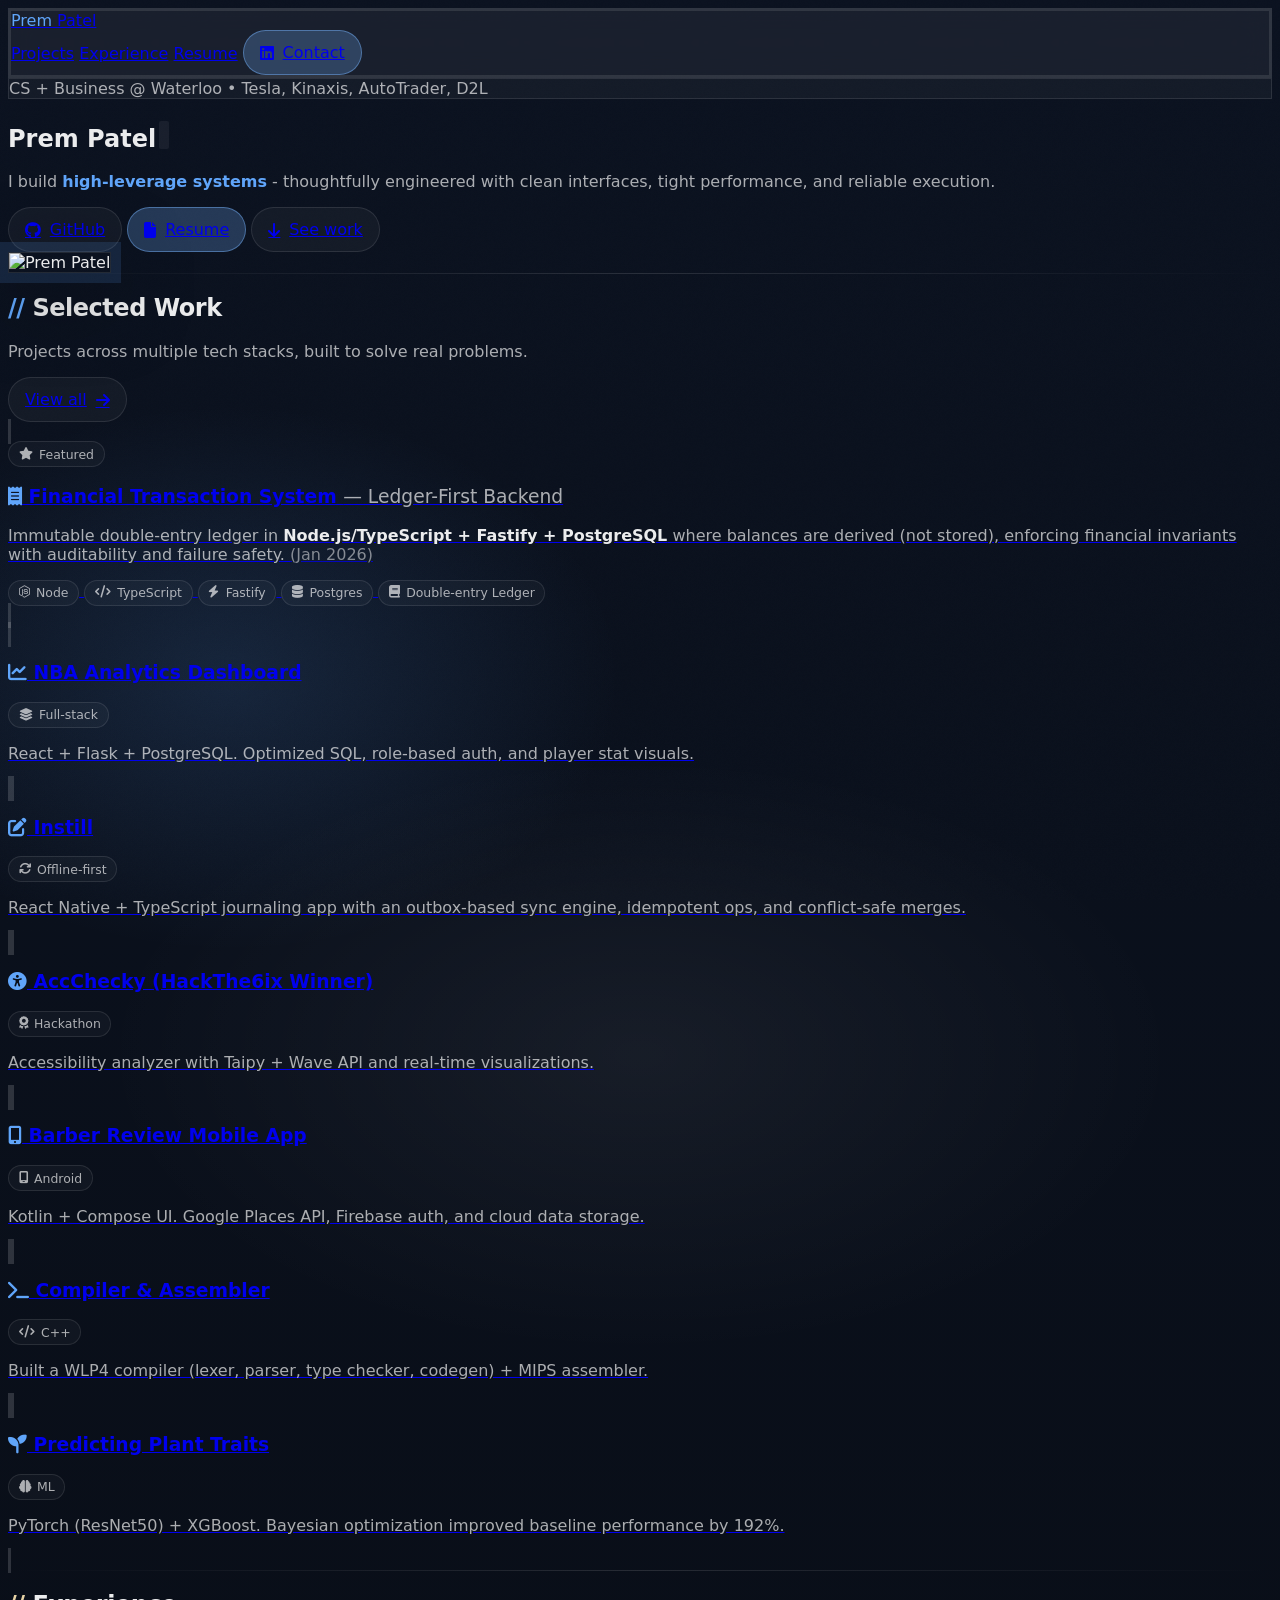
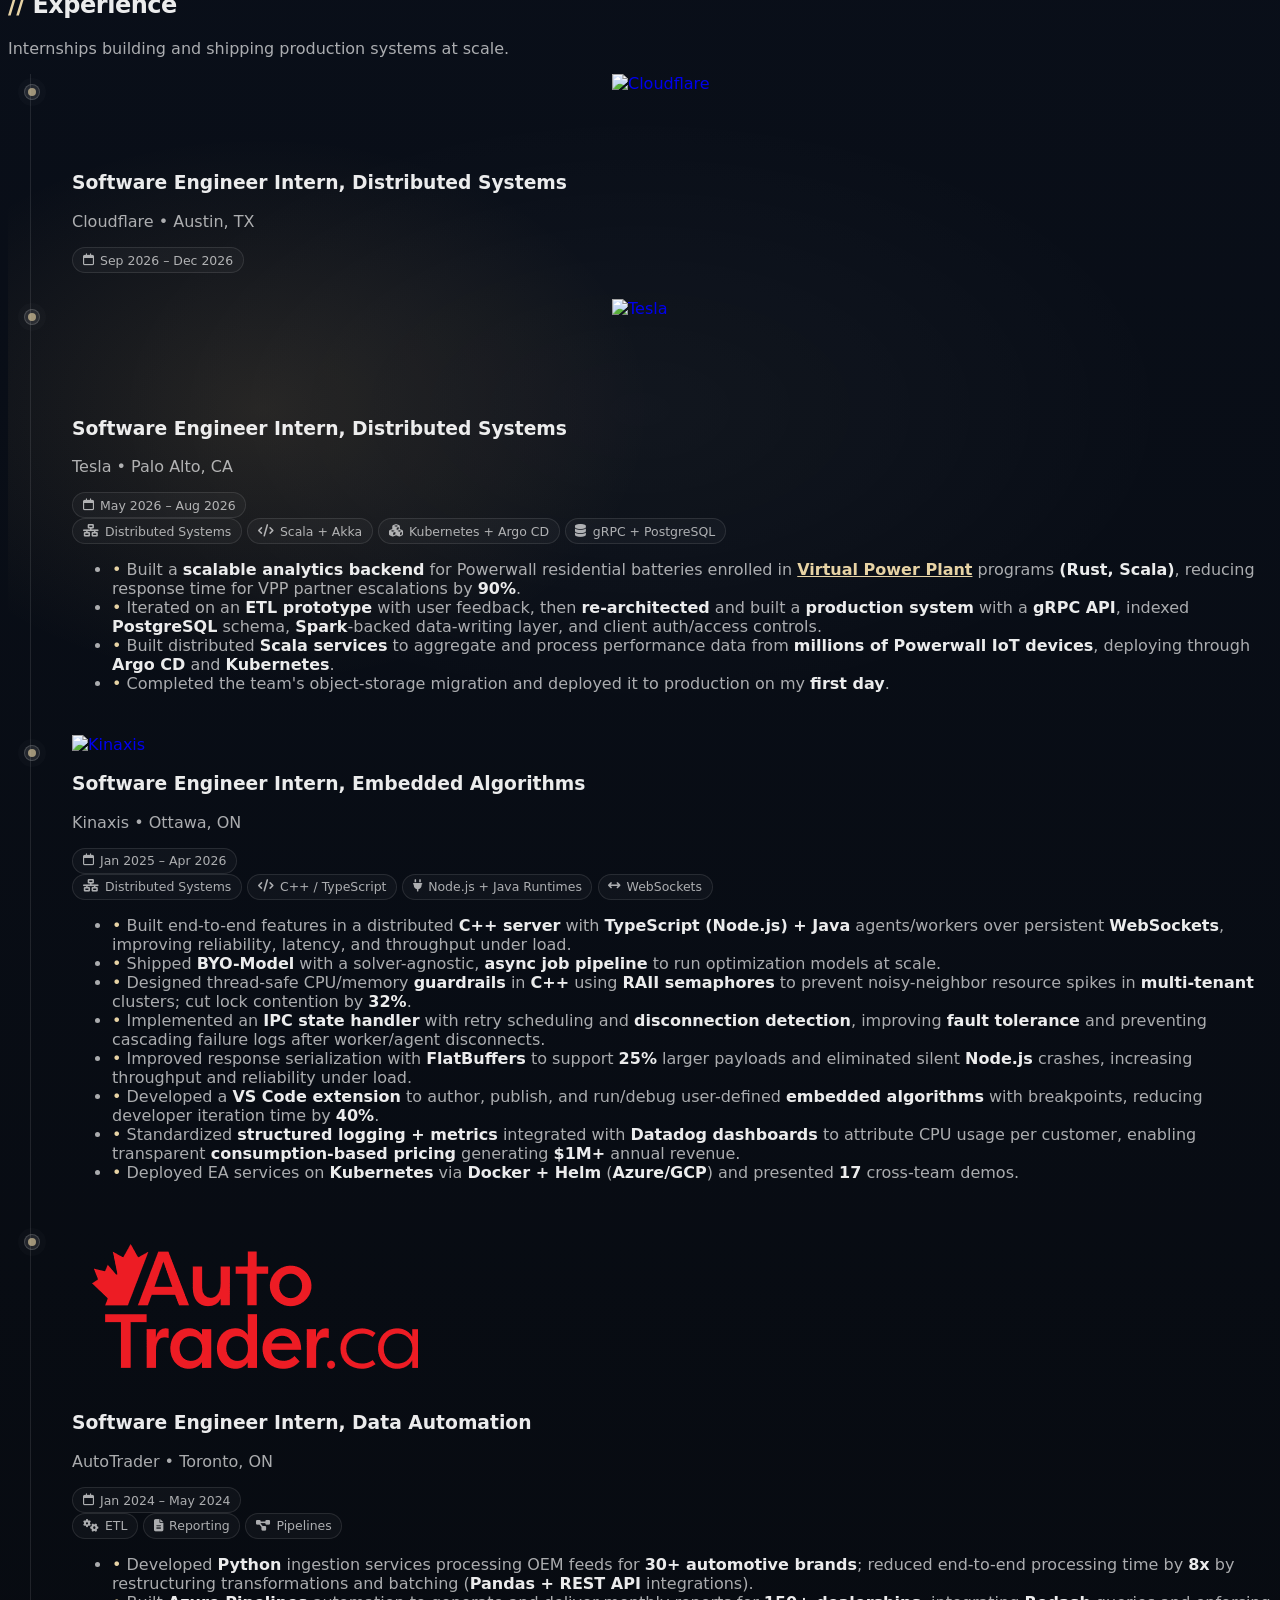
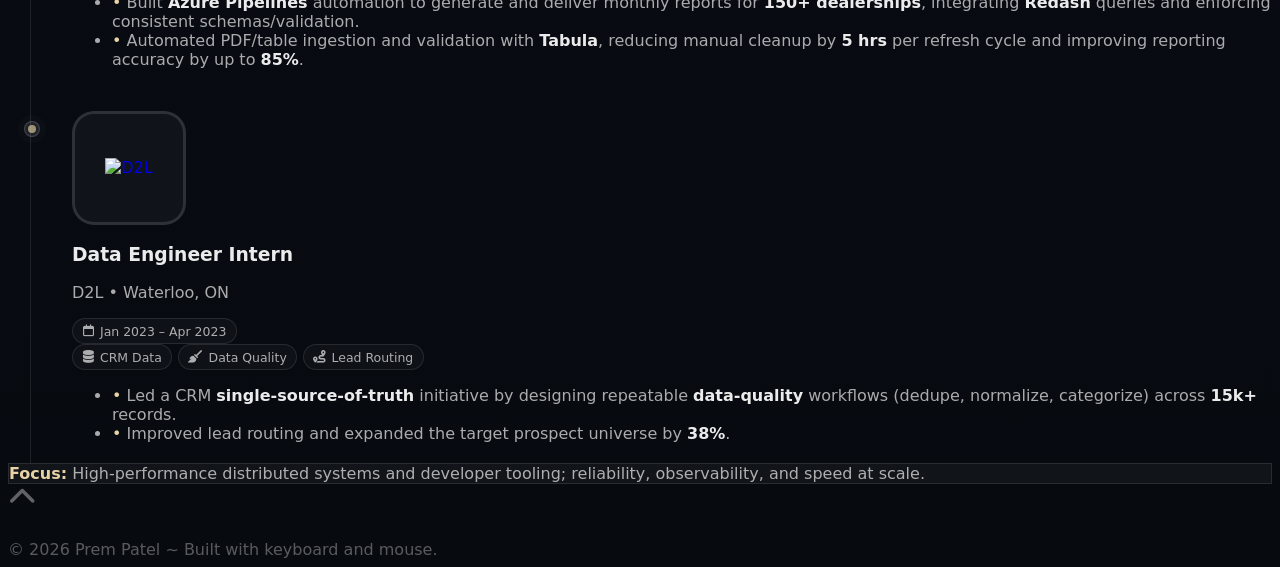
==== index.html @ 3f162e80 "Update profile picture" ====
<!DOCTYPE html>
<html lang="en" data-theme="blue">

<head>
  <meta charset="UTF-8" />
  <meta name="viewport" content="width=device-width, initial-scale=1.0" />
  <title>Prem Patel | Portfolio</title>

  <!-- Tailwind + Icons -->
  <script src="https://cdn.tailwindcss.com"></script>
  <link rel="stylesheet" href="https://cdnjs.cloudflare.com/ajax/libs/font-awesome/6.5.0/css/all.min.css" />
  <link rel="stylesheet" href="./styles.css" />
</head>

<body>
  <!-- Navbar -->
  <nav class="fixed w-full top-0 z-50">
    <div class="max-w-6xl mx-auto px-6 pt-4">
      <div id="topbar" class="glass hover-soft rounded-2xl px-5 py-3 flex justify-between items-center"
        style="cursor: pointer">
        <a href="#home" class="font-semibold tracking-tight">
          <span class="accent">Prem</span> Patel
        </a>

        <div class="hidden md:flex items-center gap-6 text-sm" style="color: var(--muted)">
          <a href="#projects" class="hover:opacity-100 opacity-80 transition">Projects</a>
          <a href="#experience" class="hover:opacity-100 opacity-80 transition">Experience</a>
          <a href="https://prem-pxtel.github.io/portfolio/docs/Prem_Patel_resume.pdf" target="_blank"
            class="hover:opacity-100 opacity-80 transition">Resume</a>
          <a href="https://www.linkedin.com/in/prempatel149" target="_blank" class="btn btnPrimary">
            <i class="fab fa-linkedin"></i> Contact
          </a>
        </div>
      </div>
    </div>
  </nav>

  <div class="h-24"></div>

  <!-- Hero (Blue) -->
  <section id="home" class="theme-blue min-h-[calc(100vh-8rem)] flex items-center px-6">
    <div class="max-w-6xl mx-auto w-full grid md:grid-cols-2 gap-10 items-center">
      <!-- Left -->
      <div class="text-left">
        <div class="pill inline-flex items-center gap-2 px-4 py-2 rounded-full text-sm fade-in"
          style="animation-delay: 0.1s; color: var(--muted)">
          <span class="w-2 h-2 rounded-full" style="background: var(--accent2)"></span>
          CS + Business @ Waterloo • Tesla, Kinaxis, AutoTrader, D2L
        </div>

        <h1 class="mt-6 text-5xl md:text-6xl font-semibold leading-tight fade-in" style="animation-delay: 0.2s">
          <span class="typewrap">
            <span id="typedName"></span><span class="caret"></span>
          </span>
        </h1>

        <p class="mt-6 text-lg leading-relaxed fade-in" style="animation-delay: 0.35s; color: var(--muted)">
          I build
          <span class="accent" style="font-weight: 600">high-leverage systems</span> -
          thoughtfully engineered with clean interfaces, tight
          performance, and reliable execution.
        </p>

        <div class="mt-8 flex flex-wrap gap-3 fade-in" style="animation-delay: 0.45s">
          <a href="https://github.com/prem-pxtel" target="_blank" class="btn">
            <i class="fab fa-github"></i> GitHub
          </a>
          <a href="https://prem-pxtel.github.io/portfolio/docs/Prem_Patel_resume.pdf" target="_blank"
            class="btn btnPrimary">
            <i class="fas fa-file"></i> Resume
          </a>
          <a href="#projects" class="btn">
            <i class="fas fa-arrow-down"></i> See work
          </a>
        </div>
      </div>

      <!-- Right -->
      <div class="flex justify-center md:justify-end fade-in" style="animation-delay: 0.25s">
        <div class="relative">
          <div class="absolute -inset-6 rounded-full blur-2xl" style="
                background: radial-gradient(
                  circle,
                  color-mix(in srgb, var(--accent2) 26%, transparent),
                  transparent 60%
                );
              "></div>
          <img
            src="https://media.licdn.com/dms/image/v2/D4E03AQGRbPqW7y4bqw/profile-displayphoto-shrink_400_400/B4EZ57Oy_UJAAU-/0/1780183937271?e=1789603200&v=beta&t=ERr01HDQPmCTCG2a1tj8ecIESZ2bDto770B2EJLpumM"
            alt="Prem Patel"
            class="pfp w-56 h-56 md:w-72 md:h-72 rounded-full object-cover transition duration-300 hover:scale-[1.02]"
            style="filter: none !important; mix-blend-mode: normal !important;" />
        </div>
      </div>
    </div>
  </section>

  <!-- Divider (Blue) -->
  <div class="max-w-6xl mx-auto px-6 theme-blue">
    <div class="subtleRule"></div>
  </div>

  <!-- Projects (Blue) -->
  <section class="theme-blue px-6 py-20 max-w-6xl mx-auto" id="projects">
    <div class="flex items-end justify-between gap-6 mb-10">
      <div>
        <h2 class="sectionTitle text-3xl font-semibold">
          <span class="accent">//</span> Selected Work
        </h2>
        <p class="mt-2" style="color: var(--muted)">
          Projects across multiple tech stacks, built to solve real problems.
        </p>
      </div>
      <a href="https://github.com/prem-pxtel" target="_blank" class="hidden md:inline-flex btn">
        View all <i class="fas fa-arrow-right"></i>
      </a>
    </div>

    <!-- Featured -->
    <a href="https://github.com/prem-pxtel/financial-transaction-ledger" target="_blank"
      class="glass hover-soft block rounded-3xl p-7 md:p-8 mb-8">
      <div class="flex flex-col md:flex-row md:items-start md:justify-between gap-5">
        <div>
          <div class="chip mb-3"><i class="fas fa-star"></i> Featured</div>
          <h3 class="text-2xl font-semibold flex items-center gap-3">
            <i class="fas fa-receipt accent"></i>
            Financial Transaction System
            <span style="color: var(--muted); font-weight: 500">— Ledger-First Backend</span>
          </h3>
          <p class="mt-3 text-base leading-relaxed" style="color: var(--muted)">
            Immutable double-entry ledger in <b style="color: var(--text)">Node.js/TypeScript + Fastify + PostgreSQL</b>
            where balances are derived (not stored), enforcing financial invariants with auditability and failure safety.
            <span style="opacity: 0.75">(Jan 2026)</span>
          </p>
        </div>

        <div class="flex flex-wrap gap-2 md:justify-end">
          <span class="chip"><i class="fa-brands fa-node-js"></i> Node</span>
          <span class="chip"><i class="fas fa-code"></i> TypeScript</span>
          <span class="chip"><i class="fas fa-bolt"></i> Fastify</span>
          <span class="chip"><i class="fas fa-database"></i> Postgres</span>
          <span class="chip"><i class="fas fa-book"></i> Double-entry Ledger</span>
        </div>
      </div>
    </a>

    <!-- Rest -->
    <div class="grid md:grid-cols-2 gap-6">
      <a href="https://github.com/prem-pxtel/NBA-Analytics-Dashboard" target="_blank"
        class="glass hover-soft rounded-2xl p-6 block">
        <div class="flex items-start justify-between gap-4">
          <h3 class="text-lg font-semibold flex items-center gap-2">
            <i class="fas fa-chart-line accent"></i> NBA Analytics Dashboard
          </h3>
          <span class="chip"><i class="fas fa-layer-group"></i> Full-stack</span>
        </div>
        <p class="mt-3" style="color: var(--muted)">
          React + Flask + PostgreSQL. Optimized SQL, role-based auth, and
          player stat visuals.
        </p>
      </a>

      <a href="https://github.com/prem-pxtel/offline-and-sync-journal" target="_blank"
        class="glass hover-soft rounded-2xl p-6 block">
        <div class="flex items-start justify-between gap-4">
          <h3 class="text-lg font-semibold flex items-center gap-2">
            <i class="fas fa-pen-to-square accent"></i> Instill
          </h3>
          <span class="chip"><i class="fas fa-arrows-rotate"></i> Offline-first</span>
        </div>
        <p class="mt-3" style="color: var(--muted)">
          React Native + TypeScript journaling app with an outbox-based sync engine, idempotent ops, and conflict-safe merges.
        </p>
      </a>

      <a href="https://github.com/amanda-guo/accessibility-checker" target="_blank"
        class="glass hover-soft rounded-2xl p-6 block">
        <div class="flex items-start justify-between gap-4">
          <h3 class="text-lg font-semibold flex items-center gap-2">
            <i class="fas fa-universal-access accent"></i> AccChecky (HackThe6ix
            Winner)
          </h3>
          <span class="chip"><i class="fas fa-award"></i> Hackathon</span>
        </div>
        <p class="mt-3" style="color: var(--muted)">
          Accessibility analyzer with Taipy + Wave API and real-time
          visualizations.
        </p>
      </a>

      <a href="https://git.uwaterloo.ca/tmanea/team-102-15" target="_blank"
        class="glass hover-soft rounded-2xl p-6 block">
        <div class="flex items-start justify-between gap-4">
          <h3 class="text-lg font-semibold flex items-center gap-2">
            <i class="fas fa-mobile-alt accent"></i> Barber Review Mobile App
          </h3>
          <span class="chip"><i class="fas fa-mobile-screen"></i> Android</span>
        </div>
        <p class="mt-3" style="color: var(--muted)">
          Kotlin + Compose UI. Google Places API, Firebase auth, and cloud data
          storage.
        </p>
      </a>

      <a href="https://github.com/prem-pxtel/WLP4-Compiler" target="_blank"
        class="glass hover-soft rounded-2xl p-6 block">
        <div class="flex items-start justify-between gap-4">
          <h3 class="text-lg font-semibold flex items-center gap-2">
            <i class="fas fa-terminal accent"></i> Compiler & Assembler
          </h3>
          <span class="chip"><i class="fas fa-code"></i> C++</span>
        </div>
        <p class="mt-3" style="color: var(--muted)">
          Built a WLP4 compiler (lexer, parser, type checker, codegen) + MIPS
          assembler.
        </p>
      </a>

      <a href="https://github.com/prem-pxtel/Predicting-Plant-Traits-CNN-Boosting" target="_blank"
        class="glass hover-soft rounded-2xl p-6 block">
        <div class="flex items-start justify-between gap-4">
          <h3 class="text-lg font-semibold flex items-center gap-2">
            <i class="fas fa-seedling accent"></i> Predicting Plant Traits
          </h3>
          <span class="chip"><i class="fas fa-brain"></i> ML</span>
        </div>
        <p class="mt-3" style="color: var(--muted)">
          PyTorch (ResNet50) + XGBoost. Bayesian optimization improved baseline
          performance by 192%.
        </p>
      </a>
    </div>
  </section>

  <!-- Divider (Warm) -->
  <div class="max-w-6xl mx-auto px-6 theme-warm">
    <div class="subtleRule"></div>
  </div>

  <!-- Experience (Warm) -->
  <section class="theme-warm section-warm-bg px-6 py-20 max-w-6xl mx-auto" id="experience">
    <div class="mb-10">
      <h2 class="sectionTitle text-3xl font-semibold">
        <span class="accent">//</span> Experience
      </h2>
      <p class="mt-2" style="color: var(--muted)">
        Internships building and shipping production systems at scale.
      </p>
    </div>

    <div class="timeline">

      <!-- Cloudflare -->
      <div class="node">
        <div class="dot"></div>

        <div class="flex flex-col md:flex-row md:items-start gap-5">
          <a href="https://www.cloudflare.com/" target="_blank" rel="noopener noreferrer"
            class="logo-img-med logoLink"
            style="border-color: rgba(255, 255, 255, 0.1)"
            aria-label="Cloudflare website" title="Cloudflare">
            <img src="https://upload.wikimedia.org/wikipedia/commons/9/94/Cloudflare_Logo.png?utm_source=commons.wikimedia.org&utm_campaign=index&utm_content=original"
              alt="Cloudflare"
              style="width: 120px; height: 80px; object-fit: contain; display: block; margin: auto;" />
          </a>

          <div class="flex-1">
            <div class="flex flex-col md:flex-row md:items-baseline md:justify-between gap-2">
              <div>
                <h3 class="text-xl font-semibold">Software Engineer Intern, Distributed Systems</h3>
                <p style="color: var(--muted)">Cloudflare • Austin, TX</p>
              </div>
              <div class="chip">
                <i class="far fa-calendar"></i> Sep 2026 – Dec 2026
              </div>
            </div>
          </div>
        </div>
      </div>

      <!-- Tesla -->
      <div class="node">
        <div class="dot"></div>

        <div class="flex flex-col md:flex-row md:items-start gap-5">
          <a href="https://www.tesla.com/" target="_blank" rel="noopener noreferrer"
            class="logo-img-med logoLink"
            style="border-color: rgba(255, 255, 255, 0.1)"
            aria-label="Tesla website" title="Tesla">
            <img
              src="https://upload.wikimedia.org/wikipedia/commons/e/e8/Tesla_logo.png?utm_source=commons.wikimedia.org&utm_campaign=index&utm_content=original"
              alt="Tesla"
              style="width: 120px; height: 100px; object-fit: contain; display: block; margin: auto;" />
          </a>

          <div class="flex-1">
            <div class="flex flex-col md:flex-row md:items-baseline md:justify-between gap-2">
              <div>
                <h3 class="text-xl font-semibold">Software Engineer Intern, Distributed Systems</h3>
                <p style="color: var(--muted)">Tesla • Palo Alto, CA</p>
              </div>
              <div class="chip">
                <i class="far fa-calendar"></i> May 2026 – Aug 2026
              </div>
            </div>

            <div class="mt-4 flex flex-wrap gap-2">
              <span class="chip"><i class="fas fa-network-wired"></i> Distributed Systems</span>
              <span class="chip"><i class="fas fa-code"></i> Scala + Akka</span>
              <span class="chip"><i class="fas fa-cubes"></i> Kubernetes + Argo CD</span>
              <span class="chip"><i class="fas fa-database"></i> gRPC + PostgreSQL</span>
            </div>

            <ul class="mt-4 space-y-2" style="color: var(--muted)">

              <li class="relative pl-6 leading-relaxed">
                <span class="accent absolute left-0">•</span>
                Built a <b style="color: var(--text)">scalable analytics backend</b> for
                Powerwall residential batteries enrolled in
                <a href="https://www.tesla.com/virtual-power-plant" target="_blank"
                  rel="noopener noreferrer" class="accent" style="font-weight: 700">Virtual Power Plant</a>
                programs <b style="color: var(--text)">(Rust, Scala)</b>, reducing response time
                for VPP partner escalations by <b style="color: var(--text)">90%</b>.
              </li>

              <li class="relative pl-6 leading-relaxed">
                <span class="accent absolute left-0">•</span>
                Iterated on an <b style="color: var(--text)">ETL prototype</b> with user feedback,
                then <b style="color: var(--text)">re-architected</b> and built a
                <b style="color: var(--text)">production system</b> with a
                <b style="color: var(--text)">gRPC API</b>, indexed
                <b style="color: var(--text)">PostgreSQL</b> schema,
                <b style="color: var(--text)">Spark</b>-backed data-writing layer,
                and client auth/access controls.
              </li>

              <li class="relative pl-6 leading-relaxed">
                <span class="accent absolute left-0">•</span>
                Built distributed <b style="color: var(--text)">Scala services</b> to aggregate
                and process performance data from
                <b style="color: var(--text)">millions of Powerwall IoT devices</b>, deploying through
                <b style="color: var(--text)">Argo CD</b> and
                <b style="color: var(--text)">Kubernetes</b>.
              </li>

              <li class="relative pl-6 leading-relaxed">
                <span class="accent absolute left-0">•</span>
                Completed the team's object-storage migration and deployed it to production on my
                <b style="color: var(--text)">first day</b>.
              </li>

            </ul>
          </div>
        </div>
      </div>

      <!-- Kinaxis -->
      <div class="node">
        <div class="dot"></div>

        <div class="flex flex-col md:flex-row md:items-start gap-5">
          <a href="https://www.kinaxis.com/" target="_blank" rel="noopener noreferrer"
            class="logo-img-med logoLink"
            style="border-color: rgba(255, 255, 255, 0.1)"
            aria-label="Kinaxis website" title="Kinaxis">
            <img src="https://www.kinaxis.com/sites/default/files/wysiwyg/Kinaxis_Logo_Single_Red.png"
              alt="Kinaxis" />
          </a>

          <div class="flex-1">
            <div class="flex flex-col md:flex-row md:items-baseline md:justify-between gap-2">
              <div>
                <h3 class="text-xl font-semibold">Software Engineer Intern, Embedded Algorithms</h3>
                <p style="color: var(--muted)">Kinaxis • Ottawa, ON</p>
              </div>
              <div class="chip">
                <i class="far fa-calendar"></i> Jan 2025 – Apr 2026
              </div>
            </div>

            <div class="mt-4 flex flex-wrap gap-2">
              <span class="chip"><i class="fas fa-network-wired"></i> Distributed Systems</span>
              <span class="chip"><i class="fas fa-code"></i> C++ / TypeScript</span>
              <span class="chip"><i class="fas fa-plug"></i> Node.js + Java Runtimes</span>
              <span class="chip"><i class="fas fa-arrows-left-right"></i> WebSockets</span>
            </div>

            <ul class="mt-4 space-y-2" style="color: var(--muted)">

              <li class="relative pl-6 leading-relaxed">
                <span class="accent absolute left-0">•</span>
                Built end-to-end features in a distributed
                <b style="color: var(--text)">C++ server</b> with
                <b style="color: var(--text)">TypeScript (Node.js) + Java</b>
                agents/workers over persistent
                <b style="color: var(--text)">WebSockets</b>, improving reliability,
                latency, and throughput under load.
              </li>

              <li class="relative pl-6 leading-relaxed">
                <span class="accent absolute left-0">•</span>
                Shipped <b style="color: var(--text)">BYO-Model</b> with a solver-agnostic,
                <b style="color: var(--text)">async job pipeline</b> to run optimization models at scale.
              </li>

              <li class="relative pl-6 leading-relaxed">
                <span class="accent absolute left-0">•</span>
                Designed thread-safe CPU/memory <b style="color: var(--text)">guardrails</b> in
                <b style="color: var(--text)">C++</b> using
                <b style="color: var(--text)">RAII semaphores</b> to prevent noisy-neighbor
                resource spikes in <b style="color: var(--text)">multi-tenant</b> clusters;
                cut lock contention by <b style="color: var(--text)">32%</b>.
              </li>

              <li class="relative pl-6 leading-relaxed">
                <span class="accent absolute left-0">•</span>
                Implemented an <b style="color: var(--text)">IPC state handler</b> with retry
                scheduling and <b style="color: var(--text)">disconnection detection</b>,
                improving <b style="color: var(--text)">fault tolerance</b> and preventing
                cascading failure logs after worker/agent disconnects.
              </li>

              <li class="relative pl-6 leading-relaxed">
                <span class="accent absolute left-0">•</span>
                Improved response serialization with <b style="color: var(--text)">FlatBuffers</b>
                to support <b style="color: var(--text)">25%</b> larger payloads and eliminated
                silent <b style="color: var(--text)">Node.js</b> crashes, increasing throughput
                and reliability under load.
              </li>

              <li class="relative pl-6 leading-relaxed">
                <span class="accent absolute left-0">•</span>
                Developed a <b style="color: var(--text)">VS Code extension</b> to author,
                publish, and run/debug user-defined
                <b style="color: var(--text)">embedded algorithms</b> with breakpoints,
                reducing developer iteration time by
                <b style="color: var(--text)">40%</b>.
              </li>

              <li class="relative pl-6 leading-relaxed">
                <span class="accent absolute left-0">•</span>
                Standardized <b style="color: var(--text)">structured logging + metrics</b>
                integrated with <b style="color: var(--text)">Datadog dashboards</b> to attribute
                CPU usage per customer, enabling transparent
                <b style="color: var(--text)">consumption-based pricing</b> generating
                <b style="color: var(--text)">$1M+</b> annual revenue.
              </li>

              <li class="relative pl-6 leading-relaxed">
                <span class="accent absolute left-0">•</span>
                Deployed EA services on <b style="color: var(--text)">Kubernetes</b> via
                <b style="color: var(--text)">Docker + Helm</b>
                (<b style="color: var(--text)">Azure/GCP</b>) and presented
                <b style="color: var(--text)">17</b> cross-team demos.
              </li>

            </ul>
          </div>
        </div>
      </div>

      <!-- AutoTrader -->
      <div class="node">
        <div class="dot"></div>

        <div class="flex flex-col md:flex-row md:items-start gap-5">
          <a href="https://www.autotrader.ca/" target="_blank" rel="noopener noreferrer"
            class="logo-img-med logoLink"
            style="border-color: rgba(255, 255, 255, 0.1)"
            aria-label="AutoTrader website" title="AutoTrader">
            <img src="./archive/autotrader%20logo.png"
              alt="AutoTrader" />
          </a>

          <div class="flex-1">
            <div class="flex flex-col md:flex-row md:items-baseline md:justify-between gap-2">
              <div>
                <h3 class="text-xl font-semibold">Software Engineer Intern, Data Automation</h3>
                <p style="color: var(--muted)">AutoTrader • Toronto, ON</p>
              </div>
              <div class="chip">
                <i class="far fa-calendar"></i> Jan 2024 – May 2024
              </div>
            </div>

            <div class="mt-4 flex flex-wrap gap-2">
              <span class="chip"><i class="fas fa-gears"></i> ETL</span>
              <span class="chip"><i class="fas fa-file-lines"></i> Reporting</span>
              <span class="chip"><i class="fas fa-diagram-project"></i> Pipelines</span>
            </div>

            <ul class="mt-4 space-y-2" style="color: var(--muted)">

              <li class="relative pl-6 leading-relaxed">
                <span class="accent absolute left-0">•</span>
                Developed <b style="color: var(--text)">Python</b> ingestion services processing OEM
                feeds for <b style="color: var(--text)">30+ automotive brands</b>; reduced
                end-to-end processing time by <b style="color: var(--text)">8x</b> by restructuring
                transformations and batching (<b style="color: var(--text)">Pandas + REST API</b>
                integrations).
              </li>

              <li class="relative pl-6 leading-relaxed">
                <span class="accent absolute left-0">•</span>
                Built <b style="color: var(--text)">Azure Pipelines</b> automation to generate
                and deliver monthly reports for
                <b style="color: var(--text)">150+ dealerships</b>, integrating
                <b style="color: var(--text)">Redash</b> queries and enforcing consistent
                schemas/validation.
              </li>

              <li class="relative pl-6 leading-relaxed">
                <span class="accent absolute left-0">•</span>
                Automated PDF/table ingestion and validation with
                <b style="color: var(--text)">Tabula</b>, reducing manual cleanup by
                <b style="color: var(--text)">5 hrs</b> per refresh cycle and improving
                reporting accuracy by up to <b style="color: var(--text)">85%</b>.
              </li>

            </ul>
          </div>
        </div>
      </div>

      <!-- D2L -->
      <div class="node" style="padding-bottom: 4px">
        <div class="dot"></div>

        <div class="flex flex-col md:flex-row md:items-start gap-5">
          <a href="https://www.d2l.com/" target="_blank" rel="noopener noreferrer"
            class="logoBox logoLink"
            aria-label="D2L website" title="D2L">
            <img src="https://upload.wikimedia.org/wikipedia/commons/4/44/D2L_Logo.png"
              alt="D2L" />
          </a>

          <div class="flex-1">
            <div class="flex flex-col md:flex-row md:items-baseline md:justify-between gap-2">
              <div>
                <h3 class="text-xl font-semibold">Data Engineer Intern</h3>
                <p style="color: var(--muted)">D2L • Waterloo, ON</p>
              </div>
              <div class="chip">
                <i class="far fa-calendar"></i> Jan 2023 – Apr 2023
              </div>
            </div>

            <div class="mt-4 flex flex-wrap gap-2">
              <span class="chip"><i class="fas fa-database"></i> CRM Data</span>
              <span class="chip"><i class="fas fa-broom"></i> Data Quality</span>
              <span class="chip"><i class="fas fa-route"></i> Lead Routing</span>
            </div>

            <ul class="mt-4 space-y-2" style="color: var(--muted)">

              <li class="relative pl-6 leading-relaxed">
                <span class="accent absolute left-0">•</span>
                Led a CRM <b style="color: var(--text)">single-source-of-truth</b> initiative by
                designing repeatable <b style="color: var(--text)">data-quality</b> workflows
                (dedupe, normalize, categorize) across <b style="color: var(--text)">15k+</b> records.
              </li>

              <li class="relative pl-6 leading-relaxed">
                <span class="accent absolute left-0">•</span>
                Improved lead routing and expanded the target prospect universe by
                <b style="color: var(--text)">38%</b>.
              </li>

            </ul>
          </div>
        </div>
      </div>
    </div>

    <div class="mt-10 pill rounded-2xl px-5 py-4" style="color: var(--muted)">
      <span class="accent" style="font-weight: 600">Focus:</span>
      High-performance distributed systems and developer tooling; reliability,
      observability, and speed at scale.
    </div>
  </section>

  <footer class="py-12 text-center text-sm" style="color: var(--muted)">
    <div id="backToTop" class="inline-flex items-center justify-center mb-5 cursor-pointer select-none" style="
          width: 56px;
          height: 56px;
          border-radius: 999px;
          opacity: 0.55;
          transition: opacity 0.2s ease, transform 0.2s ease,
            background 0.2s ease;
        " aria-label="Back to top" title="Back to top">
      <i class="fas fa-chevron-up" style="font-size: 28px"></i>
    </div>

    <div style="opacity: 0.5">
      © 2026 Prem Patel ~ Built with keyboard and mouse.
    </div>
  </footer>

  <!-- Typewriter -->
  <script>
    const nameText = "Prem Patel";
    const el = document.getElementById("typedName");
    let i = 0;

    function type() {
      if (i <= nameText.length) {
        el.textContent = nameText.slice(0, i);
        i++;
        setTimeout(type, 70);
      }
    }
    type();
  </script>

  <!-- Topbar Scroll Up -->
  <script>
    const topbar = document.getElementById("topbar");

    topbar?.addEventListener("click", (e) => {
      const clickedLink = e.target.closest("a, button");
      if (clickedLink) return;
      document.getElementById("home")?.scrollIntoView({ behavior: "smooth" });
    });
  </script>

  <!-- Chevron Scroll Up -->
  <script>
    const backToTop = document.getElementById("backToTop");

    backToTop.addEventListener("click", () => {
      document.getElementById("home")?.scrollIntoView({ behavior: "smooth" });
    });

    backToTop.addEventListener("mouseenter", () => {
      backToTop.style.opacity = "0.9";
      backToTop.style.transform = "translateY(-2px)";
      backToTop.style.background = "rgba(255,255,255,0.04)";
    });

    backToTop.addEventListener("mouseleave", () => {
      backToTop.style.opacity = "0.55";
      backToTop.style.transform = "translateY(0)";
      backToTop.style.background = "transparent";
    });
  </script>
</body>

</html>
---- styles.css ----
/* =========================
   Theme tokens + section themes
   ========================= */
:root {
  --bg0: #070a0f;
  --bg1: #0b1220;

  --card: rgba(255, 255, 255, 0.06);
  --border: rgba(255, 255, 255, 0.1);

  --text: rgba(255, 255, 255, 0.92);
  --muted: rgba(255, 255, 255, 0.66);

  --accent: #60a5fa;
  --accent2: #60a5fa;
  --accent3: #22d3ee;
}

.theme-blue {
  --bg0: #070a0f;
  --bg1: #0b1220;
  --card: rgba(255, 255, 255, 0.06);
  --border: rgba(255, 255, 255, 0.1);
  --text: rgba(255, 255, 255, 0.92);
  --muted: rgba(255, 255, 255, 0.66);
  --accent: #60a5fa;
  --accent2: #60a5fa;
  --accent3: #22d3ee;
}

.theme-warm {
  --bg0: #0b0b0a;
  --bg1: #141210;
  --card: rgba(255, 255, 255, 0.055);
  --border: rgba(255, 255, 255, 0.1);
  --text: rgba(255, 255, 255, 0.92);
  --muted: rgba(255, 255, 255, 0.66);
  --accent: #e7d3a5;
  --accent2: #f2c77b;
}

.section-warm-bg {
  background: radial-gradient(
      900px 500px at 50% 20%,
      rgba(255, 255, 255, 0.035),
      transparent 60%
    ),
    radial-gradient(
      600px 420px at 20% 20%,
      color-mix(in srgb, var(--accent2) 12%, transparent),
      transparent 65%
    );
}

/* =========================
   Base
   ========================= */
html {
  scroll-behavior: smooth;
}

/* Hide scrollbars but keep scrolling */
html,
body {
  -ms-overflow-style: none; /* IE/old Edge */
  scrollbar-width: none; /* Firefox */
}
html::-webkit-scrollbar,
body::-webkit-scrollbar {
  width: 0;
  height: 0;
}

body {
  background: radial-gradient(
      900px 500px at 50% 28%,
      rgba(255, 255, 255, 0.055),
      transparent 60%
    ),
    radial-gradient(
      600px 420px at 18% 18%,
      color-mix(in srgb, var(--accent2) 14%, transparent),
      transparent 65%
    ),
    linear-gradient(180deg, var(--bg1), var(--bg0));
  color: var(--text);
  font-family: ui-sans-serif, system-ui, -apple-system, Segoe UI, Roboto,
    Helvetica, Arial, "Apple Color Emoji", "Segoe UI Emoji";
}

/* Subtle grain overlay */
body::before {
  content: "";
  position: fixed;
  inset: 0;
  pointer-events: none;
  opacity: 0.06;
  background-image: url("data:image/svg+xml,%3Csvg xmlns='http://www.w3.org/2000/svg' width='180' height='180'%3E%3Cfilter id='n'%3E%3CfeTurbulence type='fractalNoise' baseFrequency='.8' numOctaves='3' stitchTiles='stitch'/%3E%3C/filter%3E%3Crect width='180' height='180' filter='url(%23n)' opacity='.35'/%3E%3C/svg%3E");
  mix-blend-mode: overlay;
}

/* =========================
   Small utilities
   ========================= */
.accent {
  color: var(--accent);
}

.sectionTitle {
  letter-spacing: -0.02em;
}

.subtleRule {
  height: 1px;
  background: linear-gradient(
    90deg,
    transparent,
    rgba(255, 255, 255, 0.12),
    transparent
  );
}

/* =========================
   Surfaces + buttons
   ========================= */
.glass {
  background: var(--card);
  border: 3px solid var(--border);
  backdrop-filter: blur(14px);
}

.pill {
  border: 1px solid var(--border);
  background: rgba(255, 255, 255, 0.04);
}

.hover-soft {
  transition: border-color 0.18s ease, background 0.18s ease,
    box-shadow 0.18s ease;
}

.hover-soft:hover {
  border-color: color-mix(in srgb, var(--accent) 55%, var(--border));
  background: rgba(255, 255, 255, 0.07);
  box-shadow: 0 18px 60px rgba(0, 0, 0, 0.32);
}

.btn {
  display: inline-flex;
  align-items: center;
  gap: 0.55rem;
  padding: 0.75rem 1rem;
  border-radius: 999px;
  border: 1px solid var(--border);
  background: rgba(255, 255, 255, 0.04);
  transition: background 0.18s ease, border-color 0.18s ease;
}

.btn:hover {
  background: rgba(255, 255, 255, 0.07);
  border-color: color-mix(in srgb, var(--accent2) 40%, var(--border));
}

.btnPrimary {
  background: color-mix(in srgb, var(--accent2) 22%, rgba(255, 255, 255, 0.04));
  border-color: color-mix(in srgb, var(--accent2) 40%, var(--border));
}

/* =========================
   Hero effects
   ========================= */
.pfp {
  box-shadow: 0 0 0 10px color-mix(in srgb, var(--accent2) 14%, transparent),
    0 20px 80px rgba(0, 0, 0, 0.55);
  border: 1px solid var(--border);
}

.fade-in {
  opacity: 0;
  transform: translateY(14px);
  animation: fadeInUp 0.9s forwards;
}

@keyframes fadeInUp {
  to {
    opacity: 1;
    transform: translateY(0);
  }
}

/* Typewriter caret */
.typewrap {
  display: inline-flex;
  align-items: baseline;
  gap: 0.2rem;
}

.caret {
  width: 10px;
  height: 1.15em;
  background: var(--card);
  display: inline-block;
  transform: translateY(2px);
  animation: blink 1s step-end infinite;
  border-radius: 2px;
}

@keyframes blink {
  50% {
    opacity: 0;
  }
}

/* =========================
   Chips
   ========================= */
.chip {
  display: inline-flex;
  align-items: center;
  gap: 0.4rem;
  padding: 0.28rem 0.6rem;
  border-radius: 999px;
  border: 1px solid rgba(255, 255, 255, 0.1);
  background: rgba(255, 255, 255, 0.03);
  font-size: 0.78rem;
  color: var(--muted);
}

/* =========================
   Experience timeline
   ========================= */
.timeline {
  position: relative;
}

.timeline::before {
  content: "";
  position: absolute;
  left: 22px;
  top: 0;
  bottom: 0;
  width: 1px;
  background: rgba(255, 255, 255, 0.1);
}

.node {
  position: relative;
  padding-left: 64px;
  padding-bottom: 26px;
}

.dot {
  position: absolute;
  left: 16px;
  top: 10px;
  width: 14px;
  height: 14px;
  border-radius: 999px;
  background: rgba(255, 255, 255, 0.1);
  border: 1px solid rgba(255, 255, 255, 0.16);
  box-shadow: 0 0 0 6px rgba(255, 255, 255, 0.02);
}

.dot::after {
  content: "";
  position: absolute;
  inset: 3px;
  border-radius: 999px;
  background: color-mix(in srgb, var(--accent) 75%, transparent);
  opacity: 0.85;
}

/* Logos */
.logoBox {
  width: 108px;
  height: 108px;
  border-radius: 22px;
  border: 3px solid rgba(255, 255, 255, 0.12);
  background: rgba(255, 255, 255, 0.04);
  display: flex;
  align-items: center;
  justify-content: center;
  overflow: hidden;
}

.logoBox img {
  max-height: 80px;
  max-width: 80px;
  object-fit: contain;
}

.logo-img-med {
  max-height: 120px;
  max-width: 120px;
  transform: scale(1.3);
}

.logo-img-big {
  max-width: 120px;
  max-height: 120px;
  transform: scale(1.5);
}

/* Subtle clickable logo hover */
.logoLink {
  cursor: pointer;
  text-decoration: none;
  transition: opacity 0.15s ease, filter 0.15s ease, transform 0.15s ease,
    border-color 0.15s ease;
}

.logoLink:hover {
  opacity: 0.92;
  filter: saturate(1.05);
  transform: translateY(-1px);
  border-color: color-mix(in srgb, var(--accent2) 35%, rgba(255, 255, 255, 0.12));
}

.logoLink:active {
  transform: translateY(0);
  opacity: 0.88;
}

.logoLink:focus-visible {
  outline: 2px solid color-mix(in srgb, var(--accent2) 55%, transparent);
  outline-offset: 4px;
  border-radius: 22px;
}
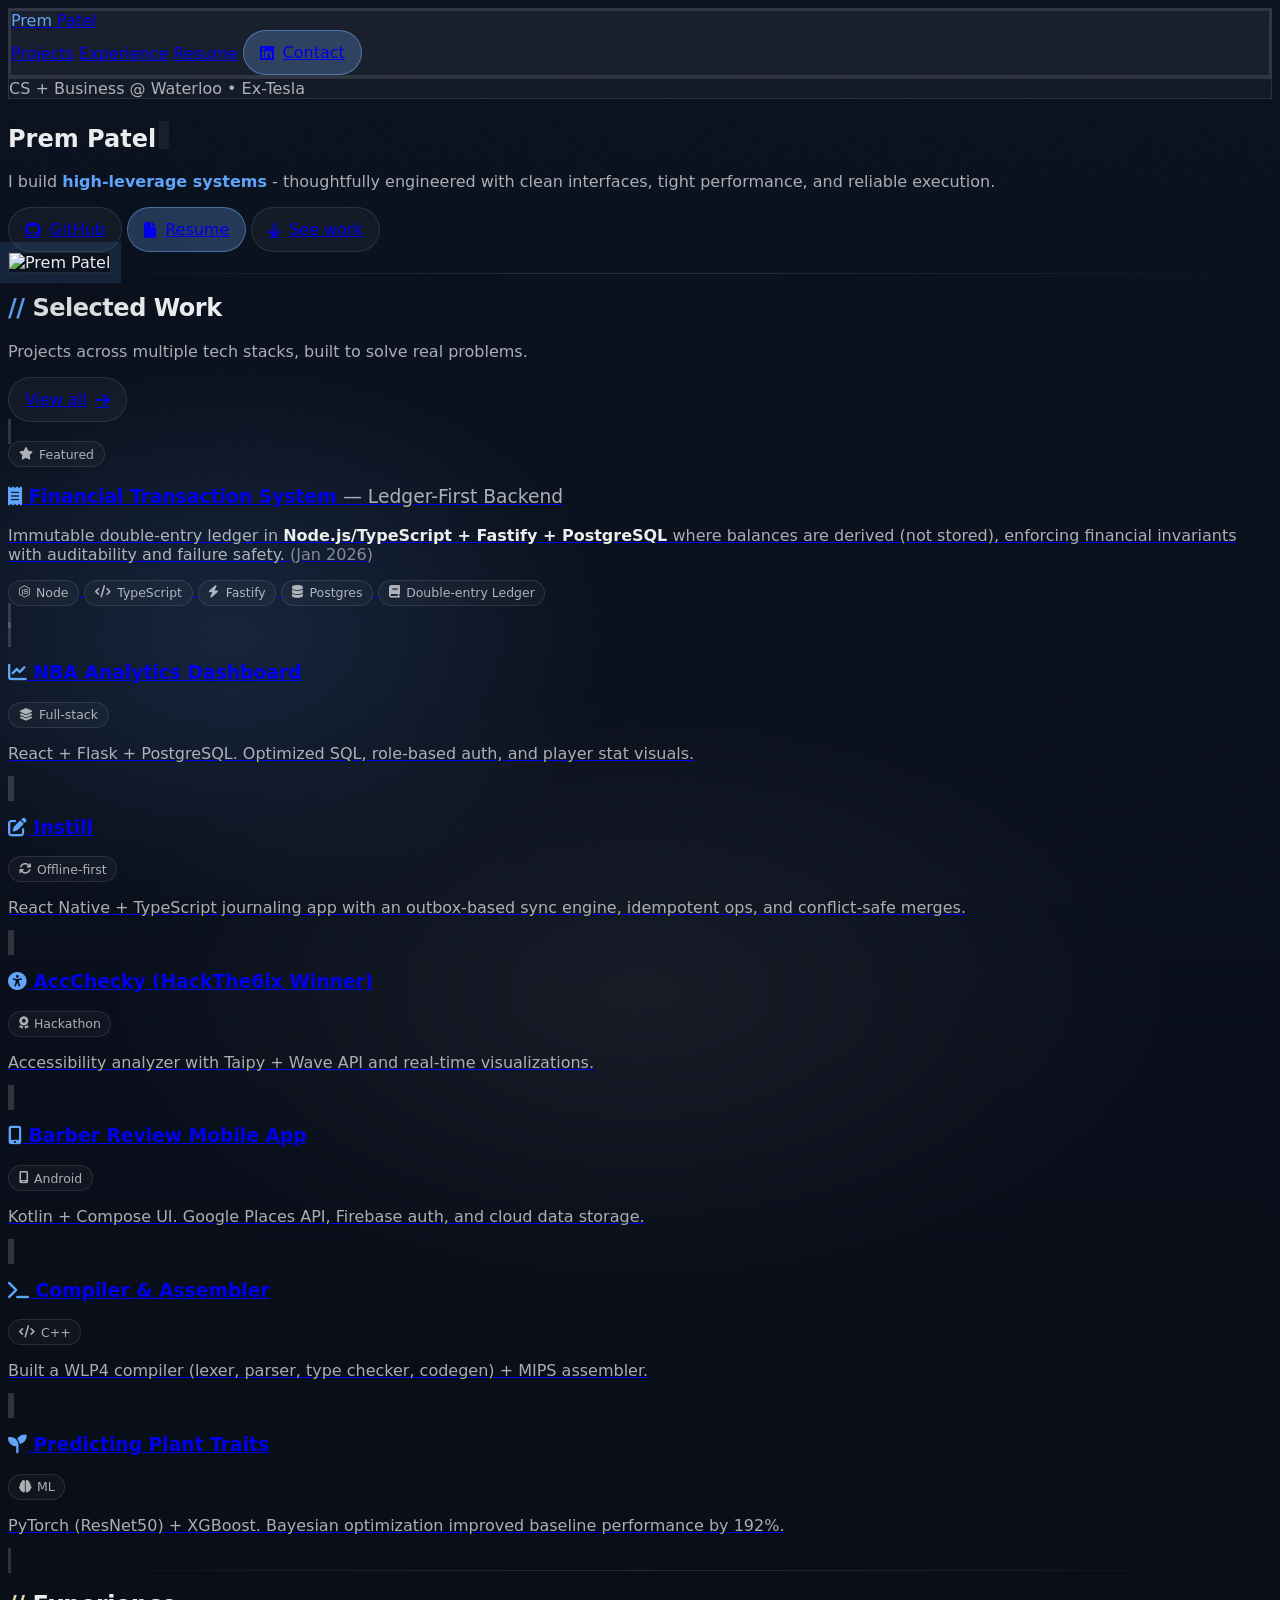
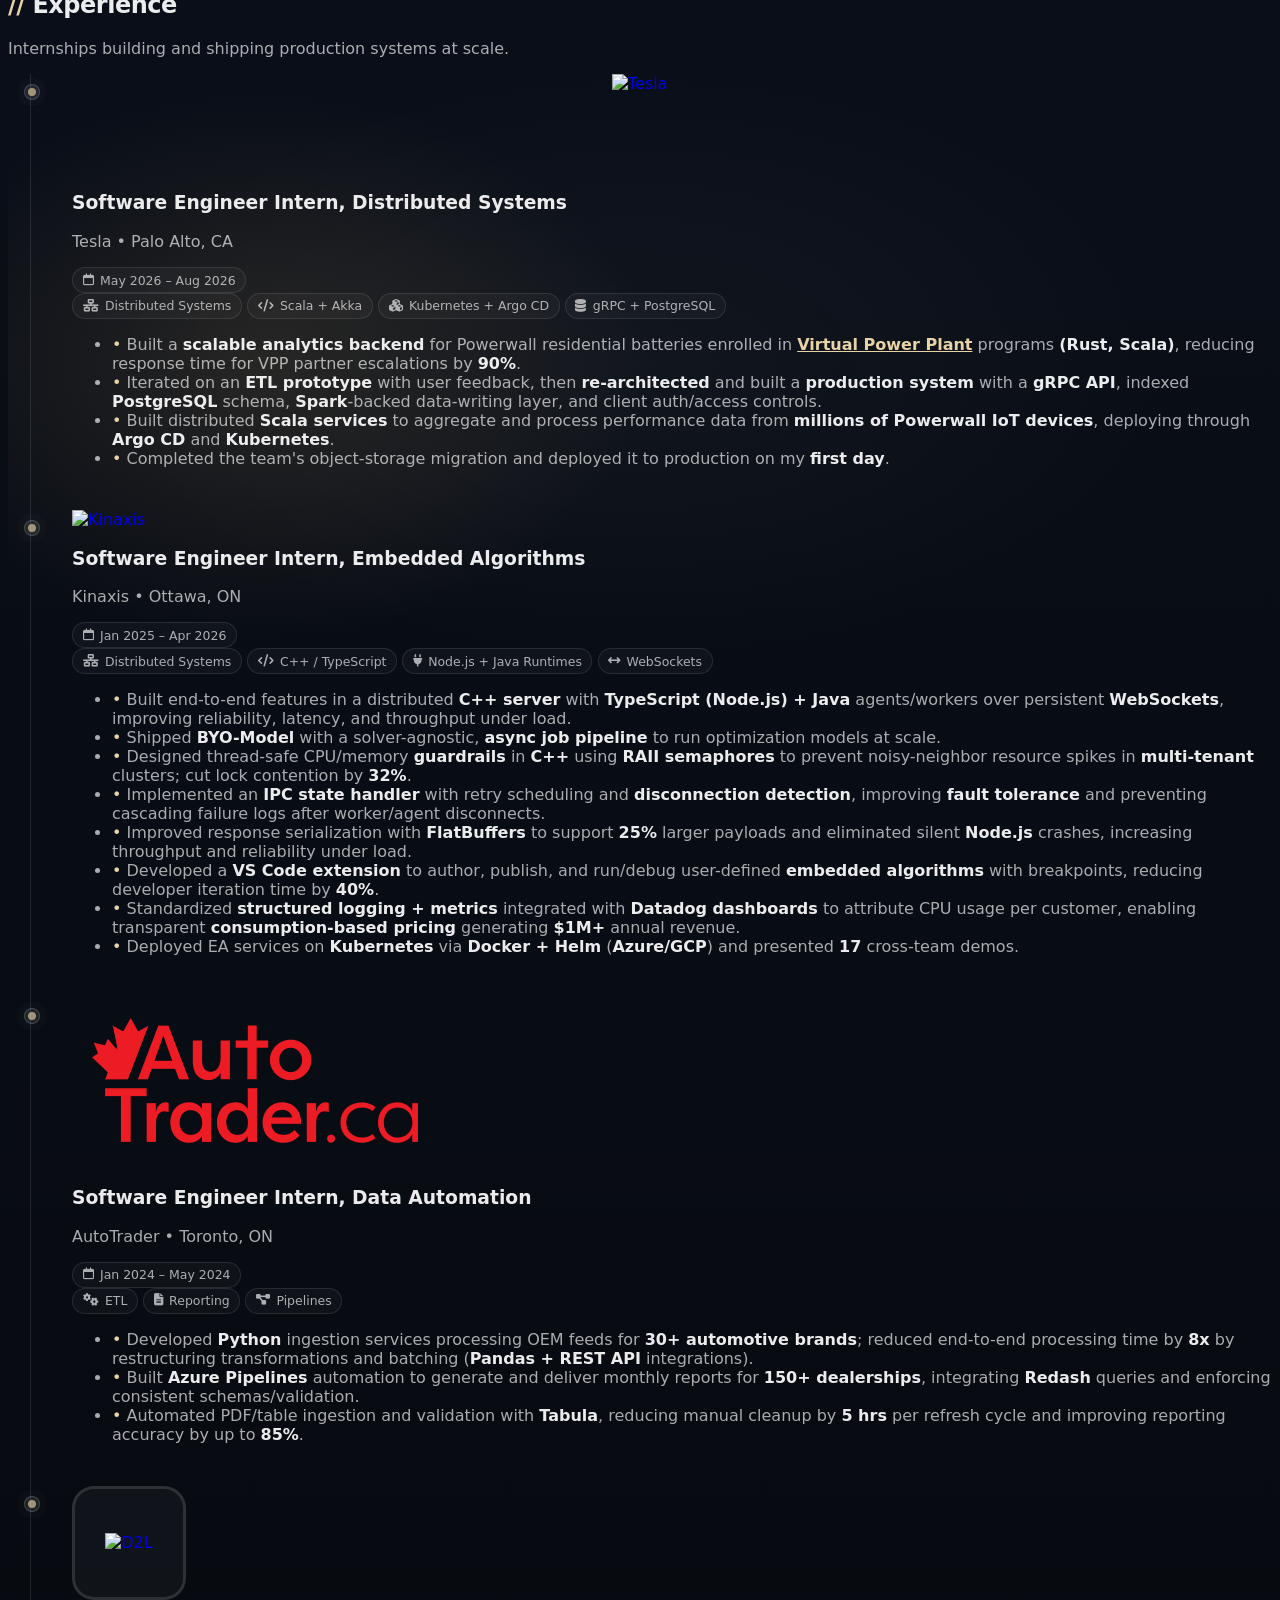
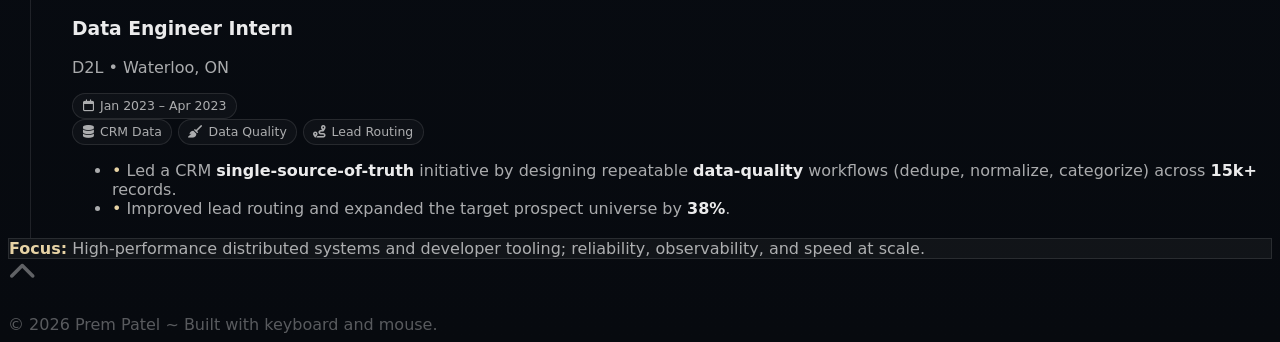
==== commit a24ea4a7: "Update experience and resources" ====
--- a/index.html
+++ b/index.html
@@ -45,7 +45,7 @@
         <div class="pill inline-flex items-center gap-2 px-4 py-2 rounded-full text-sm fade-in"
           style="animation-delay: 0.1s; color: var(--muted)">
           <span class="w-2 h-2 rounded-full" style="background: var(--accent2)"></span>
-          CS + Business @ Waterloo • Tesla, Kinaxis, AutoTrader, D2L
+          CS + Business @ Waterloo • Ex-Tesla
         </div>
 
         <h1 class="mt-6 text-5xl md:text-6xl font-semibold leading-tight fade-in" style="animation-delay: 0.2s">
@@ -250,34 +250,6 @@
 
     <div class="timeline">
 
-      <!-- Cloudflare -->
-      <div class="node">
-        <div class="dot"></div>
-
-        <div class="flex flex-col md:flex-row md:items-start gap-5">
-          <a href="https://www.cloudflare.com/" target="_blank" rel="noopener noreferrer"
-            class="logo-img-med logoLink"
-            style="border-color: rgba(255, 255, 255, 0.1)"
-            aria-label="Cloudflare website" title="Cloudflare">
-            <img src="https://upload.wikimedia.org/wikipedia/commons/9/94/Cloudflare_Logo.png?utm_source=commons.wikimedia.org&utm_campaign=index&utm_content=original"
-              alt="Cloudflare"
-              style="width: 120px; height: 80px; object-fit: contain; display: block; margin: auto;" />
-          </a>
-
-          <div class="flex-1">
-            <div class="flex flex-col md:flex-row md:items-baseline md:justify-between gap-2">
-              <div>
-                <h3 class="text-xl font-semibold">Software Engineer Intern, Distributed Systems</h3>
-                <p style="color: var(--muted)">Cloudflare • Austin, TX</p>
-              </div>
-              <div class="chip">
-                <i class="far fa-calendar"></i> Sep 2026 – Dec 2026
-              </div>
-            </div>
-          </div>
-        </div>
-      </div>
-
       <!-- Tesla -->
       <div class="node">
         <div class="dot"></div>
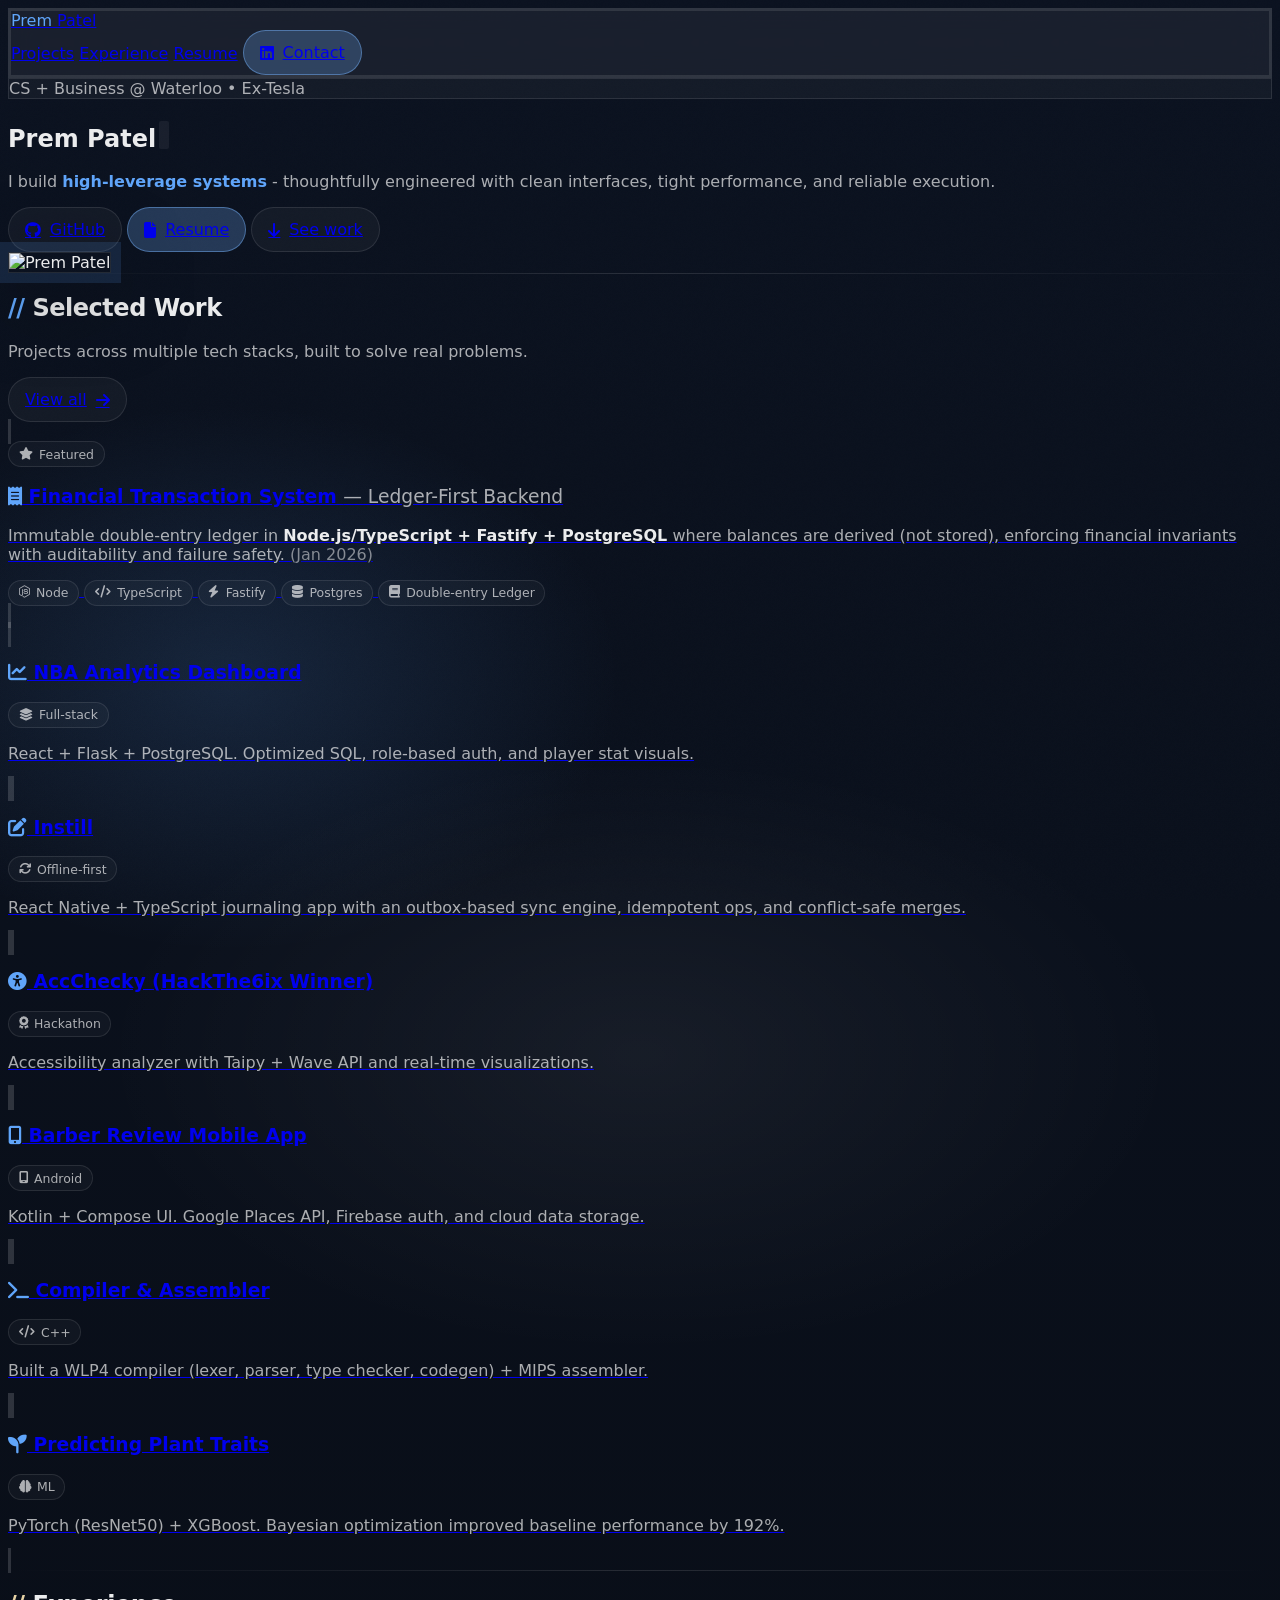
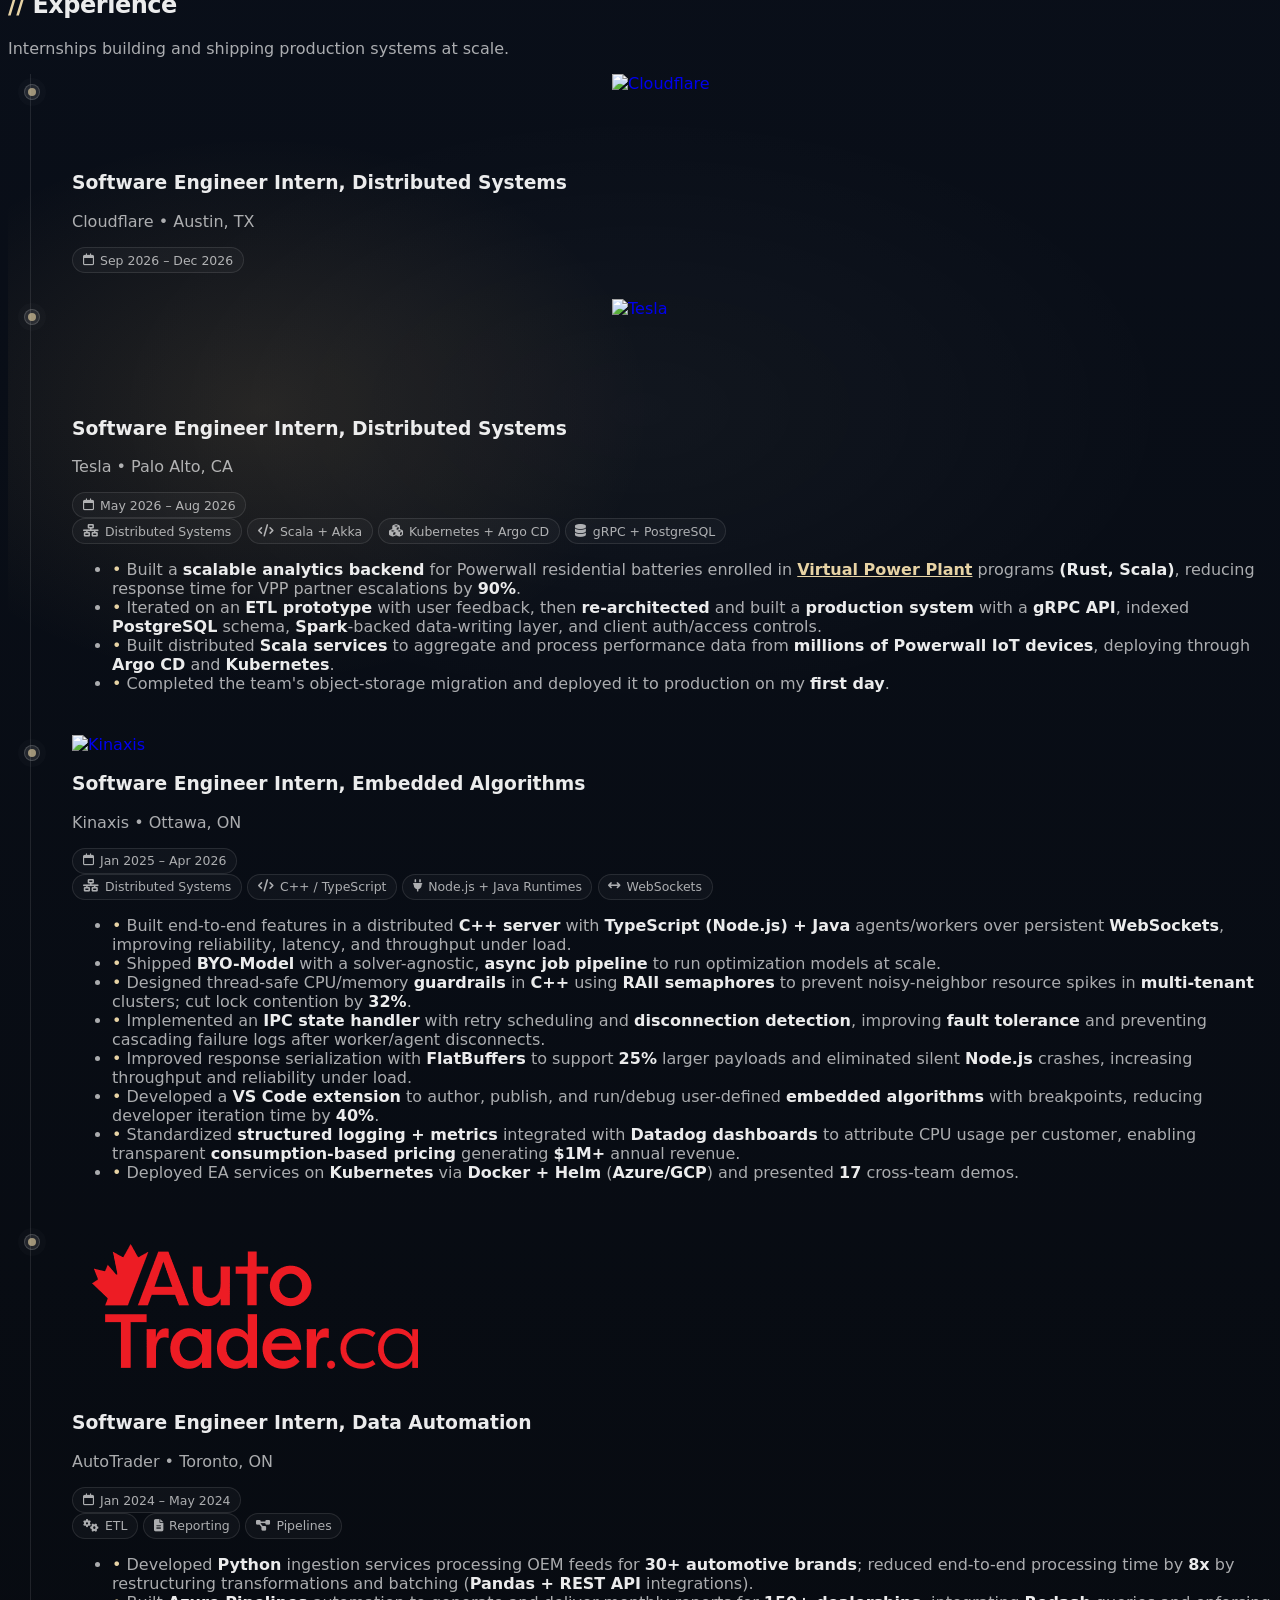
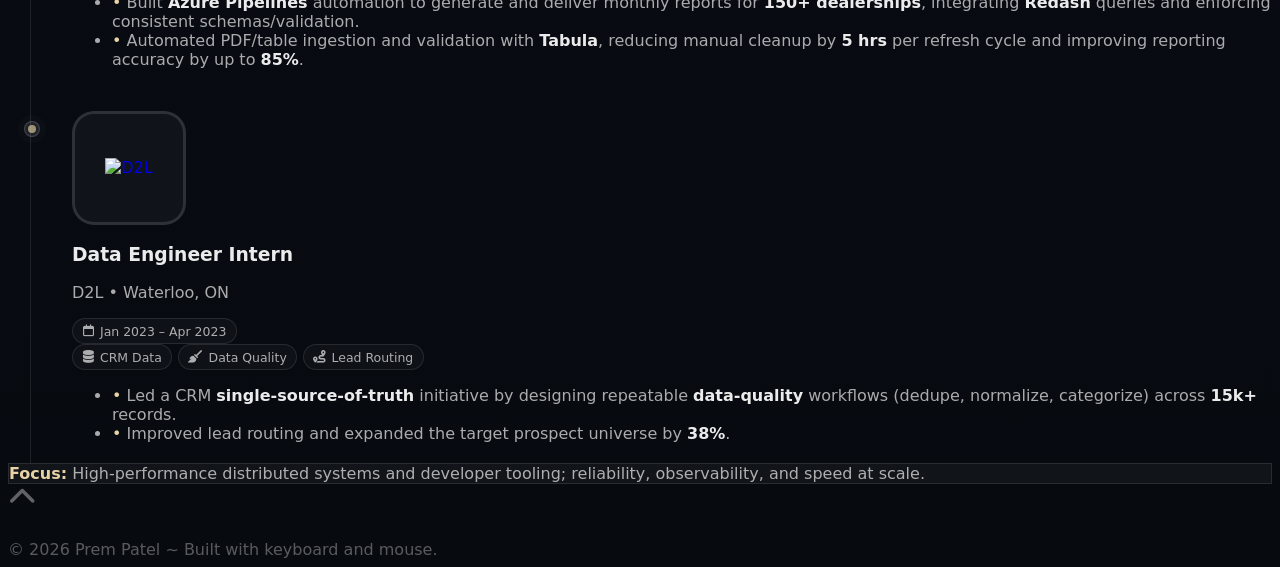
==== commit d37a2fec: "Update experience and resources" ====
--- a/index.html
+++ b/index.html
@@ -250,6 +250,34 @@
 
     <div class="timeline">
 
+      <!-- Cloudflare -->
+      <div class="node">
+        <div class="dot"></div>
+
+        <div class="flex flex-col md:flex-row md:items-start gap-5">
+          <a href="https://www.cloudflare.com/" target="_blank" rel="noopener noreferrer"
+            class="logo-img-med logoLink"
+            style="border-color: rgba(255, 255, 255, 0.1)"
+            aria-label="Cloudflare website" title="Cloudflare">
+            <img src="https://upload.wikimedia.org/wikipedia/commons/9/94/Cloudflare_Logo.png?utm_source=commons.wikimedia.org&utm_campaign=index&utm_content=original"
+              alt="Cloudflare"
+              style="width: 120px; height: 80px; object-fit: contain; display: block; margin: auto;" />
+          </a>
+
+          <div class="flex-1">
+            <div class="flex flex-col md:flex-row md:items-baseline md:justify-between gap-2">
+              <div>
+                <h3 class="text-xl font-semibold">Software Engineer Intern, Distributed Systems</h3>
+                <p style="color: var(--muted)">Cloudflare • Austin, TX</p>
+              </div>
+              <div class="chip">
+                <i class="far fa-calendar"></i> Sep 2026 – Dec 2026
+              </div>
+            </div>
+          </div>
+        </div>
+      </div>
+
       <!-- Tesla -->
       <div class="node">
         <div class="dot"></div>
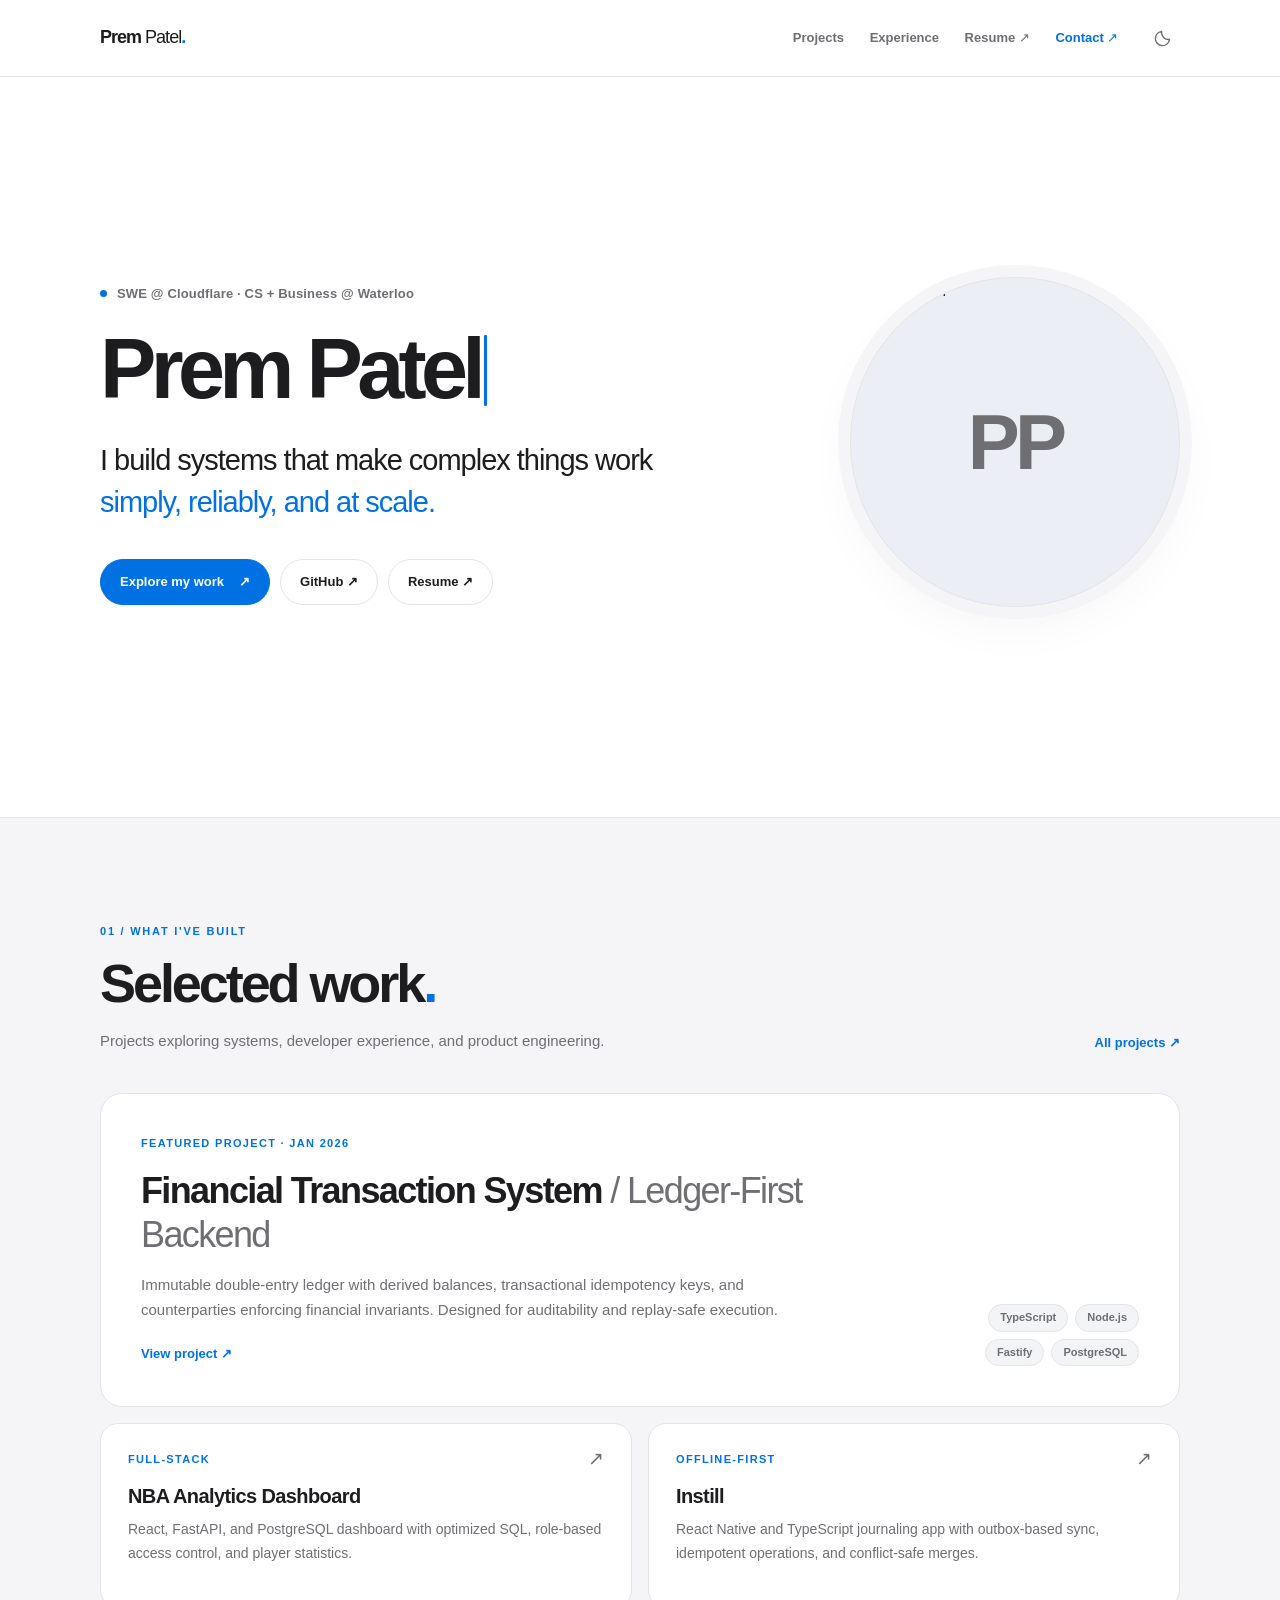
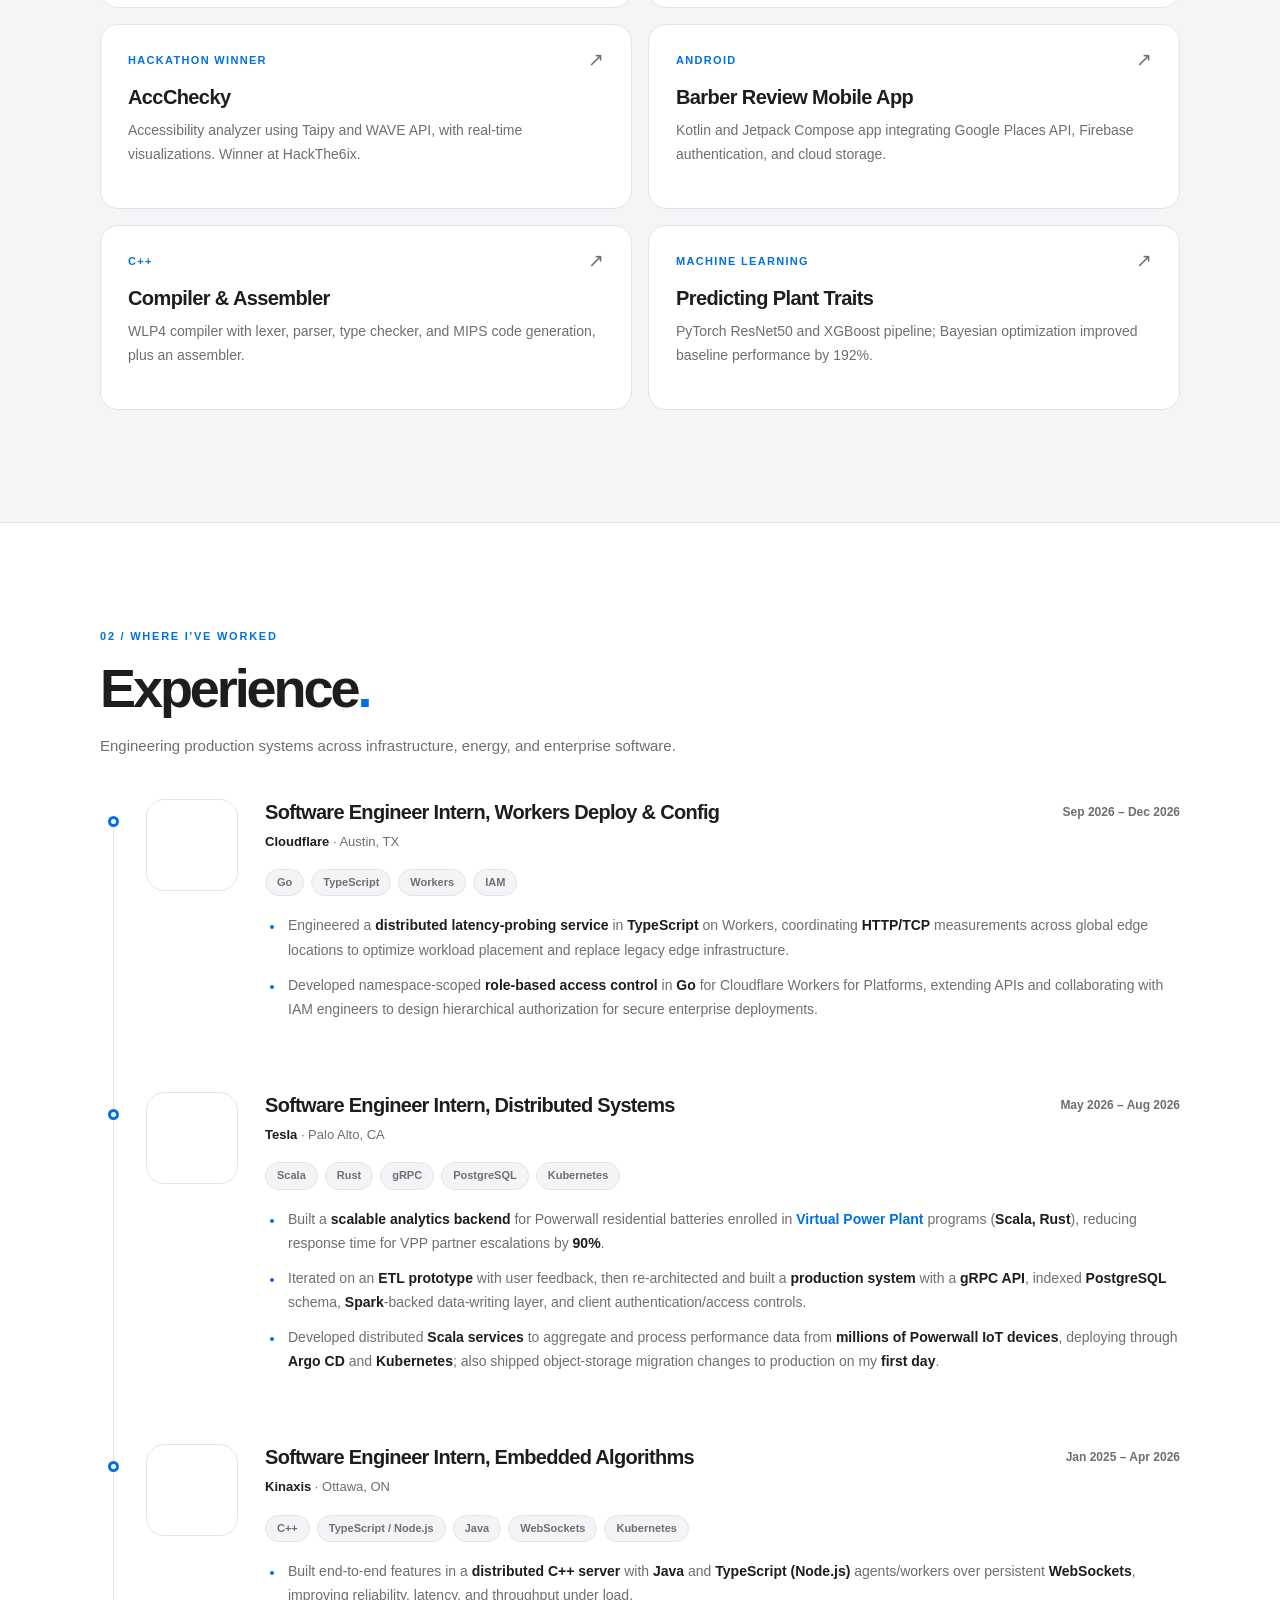
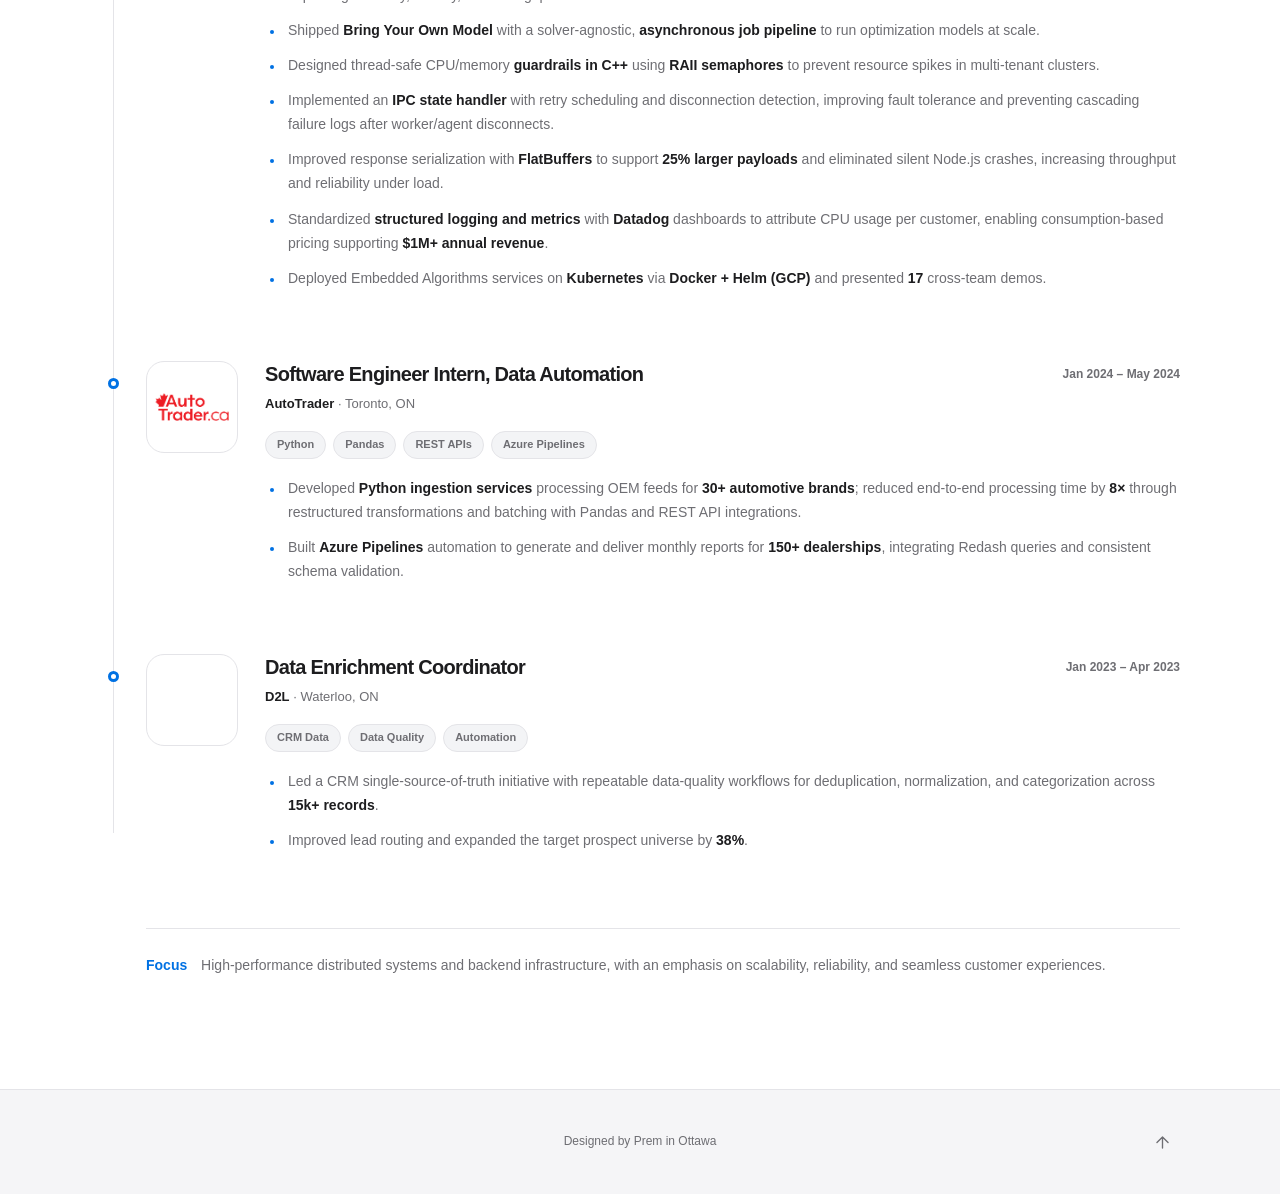
==== commit 310eebb6: "Revamp UI and update docs" ====
--- a/index.html
+++ b/index.html
@@ -1,648 +1,328 @@
 <!DOCTYPE html>
-<html lang="en" data-theme="blue">
-
+<html lang="en" data-theme="light">
 <head>
   <meta charset="UTF-8" />
   <meta name="viewport" content="width=device-width, initial-scale=1.0" />
-  <title>Prem Patel | Portfolio</title>
-
-  <!-- Tailwind + Icons -->
-  <script src="https://cdn.tailwindcss.com"></script>
-  <link rel="stylesheet" href="https://cdnjs.cloudflare.com/ajax/libs/font-awesome/6.5.0/css/all.min.css" />
+  <meta name="description" content="Prem Patel — software engineer building reliable systems at scale. Work at Cloudflare, Tesla, Kinaxis, and more." />
+  <meta name="theme-color" content="#f8f9fb" />
+  <title>Prem Patel | Software Engineer</title>
+  <script>
+    // Set theme before first paint.
+    (() => {
+      let preferred = null;
+      try { preferred = localStorage.getItem('portfolio-appearance'); } catch (_) {}
+      const systemDark = window.matchMedia('(prefers-color-scheme: dark)').matches;
+      const theme = preferred === 'dark' || preferred === 'light'
+        ? preferred : (systemDark ? 'dark' : 'light');
+      document.documentElement.dataset.theme = theme;
+      document.querySelector('meta[name="theme-color"]').content =
+        theme === 'dark' ? '#1c1c1e' : '#ffffff';
+    })();
+  </script>
   <link rel="stylesheet" href="./styles.css" />
 </head>
-
 <body>
-  <!-- Navbar -->
-  <nav class="fixed w-full top-0 z-50">
-    <div class="max-w-6xl mx-auto px-6 pt-4">
-      <div id="topbar" class="glass hover-soft rounded-2xl px-5 py-3 flex justify-between items-center"
-        style="cursor: pointer">
-        <a href="#home" class="font-semibold tracking-tight">
-          <span class="accent">Prem</span> Patel
-        </a>
-
-        <div class="hidden md:flex items-center gap-6 text-sm" style="color: var(--muted)">
-          <a href="#projects" class="hover:opacity-100 opacity-80 transition">Projects</a>
-          <a href="#experience" class="hover:opacity-100 opacity-80 transition">Experience</a>
-          <a href="https://prem-pxtel.github.io/portfolio/docs/Prem_Patel_resume.pdf" target="_blank"
-            class="hover:opacity-100 opacity-80 transition">Resume</a>
-          <a href="https://www.linkedin.com/in/prempatel149" target="_blank" class="btn btnPrimary">
-            <i class="fab fa-linkedin"></i> Contact
-          </a>
-        </div>
-      </div>
-    </div>
-  </nav>
-
-  <div class="h-24"></div>
-
-  <!-- Hero (Blue) -->
-  <section id="home" class="theme-blue min-h-[calc(100vh-8rem)] flex items-center px-6">
-    <div class="max-w-6xl mx-auto w-full grid md:grid-cols-2 gap-10 items-center">
-      <!-- Left -->
-      <div class="text-left">
-        <div class="pill inline-flex items-center gap-2 px-4 py-2 rounded-full text-sm fade-in"
-          style="animation-delay: 0.1s; color: var(--muted)">
-          <span class="w-2 h-2 rounded-full" style="background: var(--accent2)"></span>
-          CS + Business @ Waterloo • Ex-Tesla
-        </div>
-
-        <h1 class="mt-6 text-5xl md:text-6xl font-semibold leading-tight fade-in" style="animation-delay: 0.2s">
-          <span class="typewrap">
-            <span id="typedName"></span><span class="caret"></span>
-          </span>
-        </h1>
-
-        <p class="mt-6 text-lg leading-relaxed fade-in" style="animation-delay: 0.35s; color: var(--muted)">
-          I build
-          <span class="accent" style="font-weight: 600">high-leverage systems</span> -
-          thoughtfully engineered with clean interfaces, tight
-          performance, and reliable execution.
-        </p>
-
-        <div class="mt-8 flex flex-wrap gap-3 fade-in" style="animation-delay: 0.45s">
-          <a href="https://github.com/prem-pxtel" target="_blank" class="btn">
-            <i class="fab fa-github"></i> GitHub
-          </a>
-          <a href="https://prem-pxtel.github.io/portfolio/docs/Prem_Patel_resume.pdf" target="_blank"
-            class="btn btnPrimary">
-            <i class="fas fa-file"></i> Resume
-          </a>
-          <a href="#projects" class="btn">
-            <i class="fas fa-arrow-down"></i> See work
-          </a>
-        </div>
-      </div>
-
-      <!-- Right -->
-      <div class="flex justify-center md:justify-end fade-in" style="animation-delay: 0.25s">
-        <div class="relative">
-          <div class="absolute -inset-6 rounded-full blur-2xl" style="
-                background: radial-gradient(
-                  circle,
-                  color-mix(in srgb, var(--accent2) 26%, transparent),
-                  transparent 60%
-                );
-              "></div>
-          <img
-            src="https://media.licdn.com/dms/image/v2/D4E03AQGRbPqW7y4bqw/profile-displayphoto-shrink_400_400/B4EZ57Oy_UJAAU-/0/1780183937271?e=1789603200&v=beta&t=ERr01HDQPmCTCG2a1tj8ecIESZ2bDto770B2EJLpumM"
-            alt="Prem Patel"
-            class="pfp w-56 h-56 md:w-72 md:h-72 rounded-full object-cover transition duration-300 hover:scale-[1.02]"
-            style="filter: none !important; mix-blend-mode: normal !important;" />
-        </div>
-      </div>
-    </div>
-  </section>
-
-  <!-- Divider (Blue) -->
-  <div class="max-w-6xl mx-auto px-6 theme-blue">
-    <div class="subtleRule"></div>
-  </div>
-
-  <!-- Projects (Blue) -->
-  <section class="theme-blue px-6 py-20 max-w-6xl mx-auto" id="projects">
-    <div class="flex items-end justify-between gap-6 mb-10">
-      <div>
-        <h2 class="sectionTitle text-3xl font-semibold">
-          <span class="accent">//</span> Selected Work
-        </h2>
-        <p class="mt-2" style="color: var(--muted)">
-          Projects across multiple tech stacks, built to solve real problems.
-        </p>
-      </div>
-      <a href="https://github.com/prem-pxtel" target="_blank" class="hidden md:inline-flex btn">
-        View all <i class="fas fa-arrow-right"></i>
+  <header class="site-header">
+    <nav class="nav container" aria-label="Main navigation">
+      <a class="wordmark" href="#home">Prem <span>Patel</span><span class="wordmark-dot">.</span></a>
+      <div class="nav-actions">
+        <a href="#projects">Projects</a>
+        <a href="#experience">Experience</a>
+        <a class="nav-resume" href="https://prem-pxtel.github.io/portfolio/docs/Prem_Patel_resume.pdf" target="_blank" rel="noopener noreferrer">Resume ↗</a>
+        <a class="nav-contact" href="https://www.linkedin.com/in/prempatel149" target="_blank" rel="noopener noreferrer">Contact ↗</a>
+        <button class="appearance-toggle" id="appearanceToggle" type="button" aria-label="Switch appearance" title="Switch appearance">
+          <svg class="icon-moon" width="19" height="19" viewBox="0 0 24 24" fill="none" stroke="currentColor" stroke-width="1.7" stroke-linecap="round" stroke-linejoin="round" aria-hidden="true"><path d="M20.9 13.2A9 9 0 0 1 10.8 3.1 9 9 0 1 0 20.9 13.2Z"/></svg>
+          <svg class="icon-sun" width="19" height="19" viewBox="0 0 24 24" fill="none" stroke="currentColor" stroke-width="1.7" stroke-linecap="round" stroke-linejoin="round" aria-hidden="true"><circle cx="12" cy="12" r="4"/><path d="M12 2v2m0 16v2M4.93 4.93l1.42 1.42m11.3 11.3 1.42 1.42M2 12h2m16 0h2M4.93 19.07l1.42-1.42m11.3-11.3 1.42-1.42"/></svg>
+        </button>
+      </div>
+    </nav>
+  </header>
+
+  <main>
+    <section class="hero container" id="home">
+      <div class="hero-content">
+        <p class="intro-label"><span class="status-dot" aria-hidden="true"></span> SWE @ Cloudflare · CS + Business @ Waterloo</p>
+        <h1><span id="typedName">Prem Patel</span><span class="caret" aria-hidden="true"></span></h1>
+        <p class="hero-tagline">I build systems that make complex things work <span class="accent">simply, reliably, and at scale.</span></p>
+        <div class="hero-actions">
+          <a class="button button-primary" href="#projects">Explore my work <span aria-hidden="true">↗</span></a>
+          <a class="button button-secondary" href="https://github.com/prem-pxtel" target="_blank" rel="noopener noreferrer">GitHub ↗</a>
+          <a class="button button-secondary" href="https://prem-pxtel.github.io/portfolio/docs/Prem_Patel_resume.pdf" target="_blank" rel="noopener noreferrer">Resume ↗</a>
+        </div>
+      </div>
+      <div class="portrait-wrap">
+        <div class="portrait-frame">
+          <img class="portrait" src="https://media.licdn.com/dms/image/v2/D5603AQFmUMLaMEVJBg/profile-displayphoto-crop_800_800/B56aBff.DUGcAI-/0/1788308613648?e=1792627200&amp;v=beta&amp;t=zcIVJ1BuDLQxRn_KOfoClxmpikA__oVQTzCpMn-bbOM" alt="Prem Patel" onerror="this.hidden=true" />
+          <span class="portrait-fallback" aria-hidden="true">PP</span>
+        </div>
+      </div>
+    </section>
+
+    <section class="section section-alt" id="projects">
+      <div class="container">
+        <div class="section-heading">
+          <div>
+            <span class="section-kicker">01 / WHAT I'VE BUILT</span>
+            <h2>Selected work<span class="accent">.</span></h2>
+            <p>Projects exploring systems, developer experience, and product engineering.</p>
+          </div>
+          <a class="text-link" href="https://github.com/prem-pxtel" target="_blank" rel="noopener noreferrer">All projects ↗</a>
+        </div>
+
+        <a class="featured-project" href="https://github.com/prem-pxtel/financial-transaction-ledger" target="_blank" rel="noopener noreferrer">
+          <div>
+            <span class="eyebrow">FEATURED PROJECT · JAN 2026</span>
+            <h3>Financial Transaction System <span class="featured-subtitle">/ Ledger-First Backend</span></h3>
+            <p>Immutable double-entry ledger with derived balances, transactional idempotency keys, and counterparties enforcing financial invariants. Designed for auditability and replay-safe execution.</p>
+            <span class="inline-link">View project ↗</span>
+          </div>
+          <div class="featured-tech" aria-label="Technologies">
+            <span class="tag">TypeScript</span>
+            <span class="tag">Node.js</span>
+            <span class="tag">Fastify</span>
+            <span class="tag">PostgreSQL</span>
+          </div>
+        </a>
+
+        <div class="project-grid">
+        <a class="project-card" href="https://github.com/prem-pxtel/NBA-Analytics-Dashboard" target="_blank" rel="noopener noreferrer">
+          <div class="card-top"><span class="eyebrow">Full-stack</span><span class="card-arrow" aria-hidden="true">↗</span></div>
+          <h3>NBA Analytics Dashboard</h3>
+          <p>React, FastAPI, and PostgreSQL dashboard with optimized SQL, role-based access control, and player statistics.</p>
+        </a>
+        <a class="project-card" href="https://github.com/prem-pxtel/offline-and-sync-journal" target="_blank" rel="noopener noreferrer">
+          <div class="card-top"><span class="eyebrow">Offline-first</span><span class="card-arrow" aria-hidden="true">↗</span></div>
+          <h3>Instill</h3>
+          <p>React Native and TypeScript journaling app with outbox-based sync, idempotent operations, and conflict-safe merges.</p>
+        </a>
+        <a class="project-card" href="https://github.com/amanda-guo/accessibility-checker" target="_blank" rel="noopener noreferrer">
+          <div class="card-top"><span class="eyebrow">Hackathon winner</span><span class="card-arrow" aria-hidden="true">↗</span></div>
+          <h3>AccChecky</h3>
+          <p>Accessibility analyzer using Taipy and WAVE API, with real-time visualizations. Winner at HackThe6ix.</p>
+        </a>
+        <a class="project-card" href="https://git.uwaterloo.ca/tmanea/team-102-15" target="_blank" rel="noopener noreferrer">
+          <div class="card-top"><span class="eyebrow">Android</span><span class="card-arrow" aria-hidden="true">↗</span></div>
+          <h3>Barber Review Mobile App</h3>
+          <p>Kotlin and Jetpack Compose app integrating Google Places API, Firebase authentication, and cloud storage.</p>
+        </a>
+        <a class="project-card" href="https://github.com/prem-pxtel/WLP4-Compiler" target="_blank" rel="noopener noreferrer">
+          <div class="card-top"><span class="eyebrow">C++</span><span class="card-arrow" aria-hidden="true">↗</span></div>
+          <h3>Compiler &amp; Assembler</h3>
+          <p>WLP4 compiler with lexer, parser, type checker, and MIPS code generation, plus an assembler.</p>
+        </a>
+        <a class="project-card" href="https://github.com/prem-pxtel/Predicting-Plant-Traits-CNN-Boosting" target="_blank" rel="noopener noreferrer">
+          <div class="card-top"><span class="eyebrow">Machine learning</span><span class="card-arrow" aria-hidden="true">↗</span></div>
+          <h3>Predicting Plant Traits</h3>
+          <p>PyTorch ResNet50 and XGBoost pipeline; Bayesian optimization improved baseline performance by 192%.</p>
+        </a>
+        </div>
+      </div>
+    </section>
+
+    <section class="section" id="experience">
+      <div class="container">
+        <div class="section-heading">
+          <div>
+            <span class="section-kicker">02 / WHERE I'VE WORKED</span>
+            <h2>Experience<span class="accent">.</span></h2>
+            <p>Engineering production systems across infrastructure, energy, and enterprise software.</p>
+          </div>
+        </div>
+        <div class="timeline">
+      <article class="experience-entry">
+        <span class="timeline-dot" aria-hidden="true"></span>
+        <div class="experience-layout">
+          <a class="company-logo" href="https://www.cloudflare.com/" target="_blank" rel="noopener noreferrer" aria-label="Visit Cloudflare website">
+            <img src="https://upload.wikimedia.org/wikipedia/commons/9/94/Cloudflare_Logo.png" alt="Cloudflare logo" loading="lazy" onerror="this.hidden=true" />
+          </a>
+          <div class="experience-info">
+            <div class="experience-heading">
+              <div>
+                <h3>Software Engineer Intern, Workers Deploy &amp; Config</h3>
+                <p class="company-meta"><strong>Cloudflare</strong> · Austin, TX</p>
+              </div>
+              <time class="date-label">Sep 2026 – Dec 2026</time>
+            </div>
+            <div class="tag-row">
+                <span class="tag">Go</span>
+                <span class="tag">TypeScript</span>
+                <span class="tag">Workers</span>
+                <span class="tag">IAM</span>
+            </div>
+            <ul class="experience-bullets">
+                <li>Engineered a <strong>distributed latency-probing service</strong> in <strong>TypeScript</strong> on Workers, coordinating <strong>HTTP/TCP</strong> measurements across global edge locations to optimize workload placement and replace legacy edge infrastructure.</li>
+                <li>Developed namespace-scoped <strong>role-based access control</strong> in <strong>Go</strong> for Cloudflare Workers for Platforms, extending APIs and collaborating with IAM engineers to design hierarchical authorization for secure enterprise deployments.</li>
+            </ul>
+          </div>
+        </div>
+      </article>
+      <article class="experience-entry">
+        <span class="timeline-dot" aria-hidden="true"></span>
+        <div class="experience-layout">
+          <a class="company-logo company-logo--tesla" href="https://www.tesla.com/" target="_blank" rel="noopener noreferrer" aria-label="Visit Tesla website">
+            <img src="https://upload.wikimedia.org/wikipedia/commons/e/e8/Tesla_logo.png" alt="Tesla logo" loading="lazy" onerror="this.hidden=true" />
+          </a>
+          <div class="experience-info">
+            <div class="experience-heading">
+              <div>
+                <h3>Software Engineer Intern, Distributed Systems</h3>
+                <p class="company-meta"><strong>Tesla</strong> · Palo Alto, CA</p>
+              </div>
+              <time class="date-label">May 2026 – Aug 2026</time>
+            </div>
+            <div class="tag-row">
+                <span class="tag">Scala</span>
+                <span class="tag">Rust</span>
+                <span class="tag">gRPC</span>
+                <span class="tag">PostgreSQL</span>
+                <span class="tag">Kubernetes</span>
+            </div>
+            <ul class="experience-bullets">
+                <li>Built a <strong>scalable analytics backend</strong> for Powerwall residential batteries enrolled in <a href="https://www.tesla.com/virtual-power-plant" target="_blank" rel="noopener noreferrer">Virtual Power Plant</a> programs (<strong>Scala, Rust</strong>), reducing response time for VPP partner escalations by <strong>90%</strong>.</li>
+                <li>Iterated on an <strong>ETL prototype</strong> with user feedback, then re-architected and built a <strong>production system</strong> with a <strong>gRPC API</strong>, indexed <strong>PostgreSQL</strong> schema, <strong>Spark</strong>-backed data-writing layer, and client authentication/access controls.</li>
+                <li>Developed distributed <strong>Scala services</strong> to aggregate and process performance data from <strong>millions of Powerwall IoT devices</strong>, deploying through <strong>Argo CD</strong> and <strong>Kubernetes</strong>; also shipped object-storage migration changes to production on my <strong>first day</strong>.</li>
+            </ul>
+          </div>
+        </div>
+      </article>
+      <article class="experience-entry">
+        <span class="timeline-dot" aria-hidden="true"></span>
+        <div class="experience-layout">
+          <a class="company-logo company-logo--large company-logo--kinaxis" href="https://www.kinaxis.com/" target="_blank" rel="noopener noreferrer" aria-label="Visit Kinaxis website">
+            <img src="https://www.kinaxis.com/sites/default/files/wysiwyg/Kinaxis_Logo_Single_Red.png" alt="Kinaxis logo" loading="lazy" onerror="this.hidden=true" />
+          </a>
+          <div class="experience-info">
+            <div class="experience-heading">
+              <div>
+                <h3>Software Engineer Intern, Embedded Algorithms</h3>
+                <p class="company-meta"><strong>Kinaxis</strong> · Ottawa, ON</p>
+              </div>
+              <time class="date-label">Jan 2025 – Apr 2026</time>
+            </div>
+            <div class="tag-row">
+                <span class="tag">C++</span>
+                <span class="tag">TypeScript / Node.js</span>
+                <span class="tag">Java</span>
+                <span class="tag">WebSockets</span>
+                <span class="tag">Kubernetes</span>
+            </div>
+            <ul class="experience-bullets">
+                <li>Built end-to-end features in a <strong>distributed C++ server</strong> with <strong>Java</strong> and <strong>TypeScript (Node.js)</strong> agents/workers over persistent <strong>WebSockets</strong>, improving reliability, latency, and throughput under load.</li>
+                <li>Shipped <strong>Bring Your Own Model</strong> with a solver-agnostic, <strong>asynchronous job pipeline</strong> to run optimization models at scale.</li>
+                <li>Designed thread-safe CPU/memory <strong>guardrails in C++</strong> using <strong>RAII semaphores</strong> to prevent resource spikes in multi-tenant clusters.</li>
+                <li>Implemented an <strong>IPC state handler</strong> with retry scheduling and disconnection detection, improving fault tolerance and preventing cascading failure logs after worker/agent disconnects.</li>
+                <li>Improved response serialization with <strong>FlatBuffers</strong> to support <strong>25% larger payloads</strong> and eliminated silent Node.js crashes, increasing throughput and reliability under load.</li>
+                <li>Standardized <strong>structured logging and metrics</strong> with <strong>Datadog</strong> dashboards to attribute CPU usage per customer, enabling consumption-based pricing supporting <strong>$1M+ annual revenue</strong>.</li>
+                <li>Deployed Embedded Algorithms services on <strong>Kubernetes</strong> via <strong>Docker + Helm (GCP)</strong> and presented <strong>17</strong> cross-team demos.</li>
+            </ul>
+          </div>
+        </div>
+      </article>
+      <article class="experience-entry">
+        <span class="timeline-dot" aria-hidden="true"></span>
+        <div class="experience-layout">
+          <a class="company-logo company-logo--large" href="https://www.autotrader.ca/" target="_blank" rel="noopener noreferrer" aria-label="Visit AutoTrader website">
+            <img src="./archive/autotrader%20logo.png" alt="AutoTrader logo" loading="lazy" onerror="this.hidden=true" />
+          </a>
+          <div class="experience-info">
+            <div class="experience-heading">
+              <div>
+                <h3>Software Engineer Intern, Data Automation</h3>
+                <p class="company-meta"><strong>AutoTrader</strong> · Toronto, ON</p>
+              </div>
+              <time class="date-label">Jan 2024 – May 2024</time>
+            </div>
+            <div class="tag-row">
+                <span class="tag">Python</span>
+                <span class="tag">Pandas</span>
+                <span class="tag">REST APIs</span>
+                <span class="tag">Azure Pipelines</span>
+            </div>
+            <ul class="experience-bullets">
+                <li>Developed <strong>Python ingestion services</strong> processing OEM feeds for <strong>30+ automotive brands</strong>; reduced end-to-end processing time by <strong>8×</strong> through restructured transformations and batching with Pandas and REST API integrations.</li>
+                <li>Built <strong>Azure Pipelines</strong> automation to generate and deliver monthly reports for <strong>150+ dealerships</strong>, integrating Redash queries and consistent schema validation.</li>
+            </ul>
+          </div>
+        </div>
+      </article>
+      <article class="experience-entry">
+        <span class="timeline-dot" aria-hidden="true"></span>
+        <div class="experience-layout">
+          <a class="company-logo" href="https://www.d2l.com/" target="_blank" rel="noopener noreferrer" aria-label="Visit D2L website">
+            <img src="https://upload.wikimedia.org/wikipedia/commons/4/44/D2L_Logo.png" alt="D2L logo" loading="lazy" onerror="this.hidden=true" />
+          </a>
+          <div class="experience-info">
+            <div class="experience-heading">
+              <div>
+                <h3>Data Enrichment Coordinator</h3>
+                <p class="company-meta"><strong>D2L</strong> · Waterloo, ON</p>
+              </div>
+              <time class="date-label">Jan 2023 – Apr 2023</time>
+            </div>
+            <div class="tag-row">
+                <span class="tag">CRM Data</span>
+                <span class="tag">Data Quality</span>
+                <span class="tag">Automation</span>
+            </div>
+            <ul class="experience-bullets">
+                <li>Led a CRM single-source-of-truth initiative with repeatable data-quality workflows for deduplication, normalization, and categorization across <strong>15k+ records</strong>.</li>
+                <li>Improved lead routing and expanded the target prospect universe by <strong>38%</strong>.</li>
+            </ul>
+          </div>
+        </div>
+      </article>
+        </div>
+        <p class="focus-line"><span>Focus</span> High-performance distributed systems and backend infrastructure, with an emphasis on scalability, reliability, and seamless customer experiences.</p>
+      </div>
+    </section>
+  </main>
+
+  <footer class="site-footer">
+    <div class="container footer-inner">
+      <span class="footer-credit">Designed by Prem in Ottawa</span>
+      <a class="appearance-toggle footer-top" href="#home" aria-label="Back to top">
+        <svg width="19" height="19" viewBox="0 0 24 24" fill="none" stroke="currentColor" stroke-width="1.7" stroke-linecap="round" stroke-linejoin="round" aria-hidden="true"><path d="M12 19V5m-7 7 7-7 7 7"/></svg>
       </a>
     </div>
-
-    <!-- Featured -->
-    <a href="https://github.com/prem-pxtel/financial-transaction-ledger" target="_blank"
-      class="glass hover-soft block rounded-3xl p-7 md:p-8 mb-8">
-      <div class="flex flex-col md:flex-row md:items-start md:justify-between gap-5">
-        <div>
-          <div class="chip mb-3"><i class="fas fa-star"></i> Featured</div>
-          <h3 class="text-2xl font-semibold flex items-center gap-3">
-            <i class="fas fa-receipt accent"></i>
-            Financial Transaction System
-            <span style="color: var(--muted); font-weight: 500">— Ledger-First Backend</span>
-          </h3>
-          <p class="mt-3 text-base leading-relaxed" style="color: var(--muted)">
-            Immutable double-entry ledger in <b style="color: var(--text)">Node.js/TypeScript + Fastify + PostgreSQL</b>
-            where balances are derived (not stored), enforcing financial invariants with auditability and failure safety.
-            <span style="opacity: 0.75">(Jan 2026)</span>
-          </p>
-        </div>
-
-        <div class="flex flex-wrap gap-2 md:justify-end">
-          <span class="chip"><i class="fa-brands fa-node-js"></i> Node</span>
-          <span class="chip"><i class="fas fa-code"></i> TypeScript</span>
-          <span class="chip"><i class="fas fa-bolt"></i> Fastify</span>
-          <span class="chip"><i class="fas fa-database"></i> Postgres</span>
-          <span class="chip"><i class="fas fa-book"></i> Double-entry Ledger</span>
-        </div>
-      </div>
-    </a>
-
-    <!-- Rest -->
-    <div class="grid md:grid-cols-2 gap-6">
-      <a href="https://github.com/prem-pxtel/NBA-Analytics-Dashboard" target="_blank"
-        class="glass hover-soft rounded-2xl p-6 block">
-        <div class="flex items-start justify-between gap-4">
-          <h3 class="text-lg font-semibold flex items-center gap-2">
-            <i class="fas fa-chart-line accent"></i> NBA Analytics Dashboard
-          </h3>
-          <span class="chip"><i class="fas fa-layer-group"></i> Full-stack</span>
-        </div>
-        <p class="mt-3" style="color: var(--muted)">
-          React + Flask + PostgreSQL. Optimized SQL, role-based auth, and
-          player stat visuals.
-        </p>
-      </a>
-
-      <a href="https://github.com/prem-pxtel/offline-and-sync-journal" target="_blank"
-        class="glass hover-soft rounded-2xl p-6 block">
-        <div class="flex items-start justify-between gap-4">
-          <h3 class="text-lg font-semibold flex items-center gap-2">
-            <i class="fas fa-pen-to-square accent"></i> Instill
-          </h3>
-          <span class="chip"><i class="fas fa-arrows-rotate"></i> Offline-first</span>
-        </div>
-        <p class="mt-3" style="color: var(--muted)">
-          React Native + TypeScript journaling app with an outbox-based sync engine, idempotent ops, and conflict-safe merges.
-        </p>
-      </a>
-
-      <a href="https://github.com/amanda-guo/accessibility-checker" target="_blank"
-        class="glass hover-soft rounded-2xl p-6 block">
-        <div class="flex items-start justify-between gap-4">
-          <h3 class="text-lg font-semibold flex items-center gap-2">
-            <i class="fas fa-universal-access accent"></i> AccChecky (HackThe6ix
-            Winner)
-          </h3>
-          <span class="chip"><i class="fas fa-award"></i> Hackathon</span>
-        </div>
-        <p class="mt-3" style="color: var(--muted)">
-          Accessibility analyzer with Taipy + Wave API and real-time
-          visualizations.
-        </p>
-      </a>
-
-      <a href="https://git.uwaterloo.ca/tmanea/team-102-15" target="_blank"
-        class="glass hover-soft rounded-2xl p-6 block">
-        <div class="flex items-start justify-between gap-4">
-          <h3 class="text-lg font-semibold flex items-center gap-2">
-            <i class="fas fa-mobile-alt accent"></i> Barber Review Mobile App
-          </h3>
-          <span class="chip"><i class="fas fa-mobile-screen"></i> Android</span>
-        </div>
-        <p class="mt-3" style="color: var(--muted)">
-          Kotlin + Compose UI. Google Places API, Firebase auth, and cloud data
-          storage.
-        </p>
-      </a>
-
-      <a href="https://github.com/prem-pxtel/WLP4-Compiler" target="_blank"
-        class="glass hover-soft rounded-2xl p-6 block">
-        <div class="flex items-start justify-between gap-4">
-          <h3 class="text-lg font-semibold flex items-center gap-2">
-            <i class="fas fa-terminal accent"></i> Compiler & Assembler
-          </h3>
-          <span class="chip"><i class="fas fa-code"></i> C++</span>
-        </div>
-        <p class="mt-3" style="color: var(--muted)">
-          Built a WLP4 compiler (lexer, parser, type checker, codegen) + MIPS
-          assembler.
-        </p>
-      </a>
-
-      <a href="https://github.com/prem-pxtel/Predicting-Plant-Traits-CNN-Boosting" target="_blank"
-        class="glass hover-soft rounded-2xl p-6 block">
-        <div class="flex items-start justify-between gap-4">
-          <h3 class="text-lg font-semibold flex items-center gap-2">
-            <i class="fas fa-seedling accent"></i> Predicting Plant Traits
-          </h3>
-          <span class="chip"><i class="fas fa-brain"></i> ML</span>
-        </div>
-        <p class="mt-3" style="color: var(--muted)">
-          PyTorch (ResNet50) + XGBoost. Bayesian optimization improved baseline
-          performance by 192%.
-        </p>
-      </a>
-    </div>
-  </section>
-
-  <!-- Divider (Warm) -->
-  <div class="max-w-6xl mx-auto px-6 theme-warm">
-    <div class="subtleRule"></div>
-  </div>
-
-  <!-- Experience (Warm) -->
-  <section class="theme-warm section-warm-bg px-6 py-20 max-w-6xl mx-auto" id="experience">
-    <div class="mb-10">
-      <h2 class="sectionTitle text-3xl font-semibold">
-        <span class="accent">//</span> Experience
-      </h2>
-      <p class="mt-2" style="color: var(--muted)">
-        Internships building and shipping production systems at scale.
-      </p>
-    </div>
-
-    <div class="timeline">
-
-      <!-- Cloudflare -->
-      <div class="node">
-        <div class="dot"></div>
-
-        <div class="flex flex-col md:flex-row md:items-start gap-5">
-          <a href="https://www.cloudflare.com/" target="_blank" rel="noopener noreferrer"
-            class="logo-img-med logoLink"
-            style="border-color: rgba(255, 255, 255, 0.1)"
-            aria-label="Cloudflare website" title="Cloudflare">
-            <img src="https://upload.wikimedia.org/wikipedia/commons/9/94/Cloudflare_Logo.png?utm_source=commons.wikimedia.org&utm_campaign=index&utm_content=original"
-              alt="Cloudflare"
-              style="width: 120px; height: 80px; object-fit: contain; display: block; margin: auto;" />
-          </a>
-
-          <div class="flex-1">
-            <div class="flex flex-col md:flex-row md:items-baseline md:justify-between gap-2">
-              <div>
-                <h3 class="text-xl font-semibold">Software Engineer Intern, Distributed Systems</h3>
-                <p style="color: var(--muted)">Cloudflare • Austin, TX</p>
-              </div>
-              <div class="chip">
-                <i class="far fa-calendar"></i> Sep 2026 – Dec 2026
-              </div>
-            </div>
-          </div>
-        </div>
-      </div>
-
-      <!-- Tesla -->
-      <div class="node">
-        <div class="dot"></div>
-
-        <div class="flex flex-col md:flex-row md:items-start gap-5">
-          <a href="https://www.tesla.com/" target="_blank" rel="noopener noreferrer"
-            class="logo-img-med logoLink"
-            style="border-color: rgba(255, 255, 255, 0.1)"
-            aria-label="Tesla website" title="Tesla">
-            <img
-              src="https://upload.wikimedia.org/wikipedia/commons/e/e8/Tesla_logo.png?utm_source=commons.wikimedia.org&utm_campaign=index&utm_content=original"
-              alt="Tesla"
-              style="width: 120px; height: 100px; object-fit: contain; display: block; margin: auto;" />
-          </a>
-
-          <div class="flex-1">
-            <div class="flex flex-col md:flex-row md:items-baseline md:justify-between gap-2">
-              <div>
-                <h3 class="text-xl font-semibold">Software Engineer Intern, Distributed Systems</h3>
-                <p style="color: var(--muted)">Tesla • Palo Alto, CA</p>
-              </div>
-              <div class="chip">
-                <i class="far fa-calendar"></i> May 2026 – Aug 2026
-              </div>
-            </div>
-
-            <div class="mt-4 flex flex-wrap gap-2">
-              <span class="chip"><i class="fas fa-network-wired"></i> Distributed Systems</span>
-              <span class="chip"><i class="fas fa-code"></i> Scala + Akka</span>
-              <span class="chip"><i class="fas fa-cubes"></i> Kubernetes + Argo CD</span>
-              <span class="chip"><i class="fas fa-database"></i> gRPC + PostgreSQL</span>
-            </div>
-
-            <ul class="mt-4 space-y-2" style="color: var(--muted)">
-
-              <li class="relative pl-6 leading-relaxed">
-                <span class="accent absolute left-0">•</span>
-                Built a <b style="color: var(--text)">scalable analytics backend</b> for
-                Powerwall residential batteries enrolled in
-                <a href="https://www.tesla.com/virtual-power-plant" target="_blank"
-                  rel="noopener noreferrer" class="accent" style="font-weight: 700">Virtual Power Plant</a>
-                programs <b style="color: var(--text)">(Rust, Scala)</b>, reducing response time
-                for VPP partner escalations by <b style="color: var(--text)">90%</b>.
-              </li>
-
-              <li class="relative pl-6 leading-relaxed">
-                <span class="accent absolute left-0">•</span>
-                Iterated on an <b style="color: var(--text)">ETL prototype</b> with user feedback,
-                then <b style="color: var(--text)">re-architected</b> and built a
-                <b style="color: var(--text)">production system</b> with a
-                <b style="color: var(--text)">gRPC API</b>, indexed
-                <b style="color: var(--text)">PostgreSQL</b> schema,
-                <b style="color: var(--text)">Spark</b>-backed data-writing layer,
-                and client auth/access controls.
-              </li>
-
-              <li class="relative pl-6 leading-relaxed">
-                <span class="accent absolute left-0">•</span>
-                Built distributed <b style="color: var(--text)">Scala services</b> to aggregate
-                and process performance data from
-                <b style="color: var(--text)">millions of Powerwall IoT devices</b>, deploying through
-                <b style="color: var(--text)">Argo CD</b> and
-                <b style="color: var(--text)">Kubernetes</b>.
-              </li>
-
-              <li class="relative pl-6 leading-relaxed">
-                <span class="accent absolute left-0">•</span>
-                Completed the team's object-storage migration and deployed it to production on my
-                <b style="color: var(--text)">first day</b>.
-              </li>
-
-            </ul>
-          </div>
-        </div>
-      </div>
-
-      <!-- Kinaxis -->
-      <div class="node">
-        <div class="dot"></div>
-
-        <div class="flex flex-col md:flex-row md:items-start gap-5">
-          <a href="https://www.kinaxis.com/" target="_blank" rel="noopener noreferrer"
-            class="logo-img-med logoLink"
-            style="border-color: rgba(255, 255, 255, 0.1)"
-            aria-label="Kinaxis website" title="Kinaxis">
-            <img src="https://www.kinaxis.com/sites/default/files/wysiwyg/Kinaxis_Logo_Single_Red.png"
-              alt="Kinaxis" />
-          </a>
-
-          <div class="flex-1">
-            <div class="flex flex-col md:flex-row md:items-baseline md:justify-between gap-2">
-              <div>
-                <h3 class="text-xl font-semibold">Software Engineer Intern, Embedded Algorithms</h3>
-                <p style="color: var(--muted)">Kinaxis • Ottawa, ON</p>
-              </div>
-              <div class="chip">
-                <i class="far fa-calendar"></i> Jan 2025 – Apr 2026
-              </div>
-            </div>
-
-            <div class="mt-4 flex flex-wrap gap-2">
-              <span class="chip"><i class="fas fa-network-wired"></i> Distributed Systems</span>
-              <span class="chip"><i class="fas fa-code"></i> C++ / TypeScript</span>
-              <span class="chip"><i class="fas fa-plug"></i> Node.js + Java Runtimes</span>
-              <span class="chip"><i class="fas fa-arrows-left-right"></i> WebSockets</span>
-            </div>
-
-            <ul class="mt-4 space-y-2" style="color: var(--muted)">
-
-              <li class="relative pl-6 leading-relaxed">
-                <span class="accent absolute left-0">•</span>
-                Built end-to-end features in a distributed
-                <b style="color: var(--text)">C++ server</b> with
-                <b style="color: var(--text)">TypeScript (Node.js) + Java</b>
-                agents/workers over persistent
-                <b style="color: var(--text)">WebSockets</b>, improving reliability,
-                latency, and throughput under load.
-              </li>
-
-              <li class="relative pl-6 leading-relaxed">
-                <span class="accent absolute left-0">•</span>
-                Shipped <b style="color: var(--text)">BYO-Model</b> with a solver-agnostic,
-                <b style="color: var(--text)">async job pipeline</b> to run optimization models at scale.
-              </li>
-
-              <li class="relative pl-6 leading-relaxed">
-                <span class="accent absolute left-0">•</span>
-                Designed thread-safe CPU/memory <b style="color: var(--text)">guardrails</b> in
-                <b style="color: var(--text)">C++</b> using
-                <b style="color: var(--text)">RAII semaphores</b> to prevent noisy-neighbor
-                resource spikes in <b style="color: var(--text)">multi-tenant</b> clusters;
-                cut lock contention by <b style="color: var(--text)">32%</b>.
-              </li>
-
-              <li class="relative pl-6 leading-relaxed">
-                <span class="accent absolute left-0">•</span>
-                Implemented an <b style="color: var(--text)">IPC state handler</b> with retry
-                scheduling and <b style="color: var(--text)">disconnection detection</b>,
-                improving <b style="color: var(--text)">fault tolerance</b> and preventing
-                cascading failure logs after worker/agent disconnects.
-              </li>
-
-              <li class="relative pl-6 leading-relaxed">
-                <span class="accent absolute left-0">•</span>
-                Improved response serialization with <b style="color: var(--text)">FlatBuffers</b>
-                to support <b style="color: var(--text)">25%</b> larger payloads and eliminated
-                silent <b style="color: var(--text)">Node.js</b> crashes, increasing throughput
-                and reliability under load.
-              </li>
-
-              <li class="relative pl-6 leading-relaxed">
-                <span class="accent absolute left-0">•</span>
-                Developed a <b style="color: var(--text)">VS Code extension</b> to author,
-                publish, and run/debug user-defined
-                <b style="color: var(--text)">embedded algorithms</b> with breakpoints,
-                reducing developer iteration time by
-                <b style="color: var(--text)">40%</b>.
-              </li>
-
-              <li class="relative pl-6 leading-relaxed">
-                <span class="accent absolute left-0">•</span>
-                Standardized <b style="color: var(--text)">structured logging + metrics</b>
-                integrated with <b style="color: var(--text)">Datadog dashboards</b> to attribute
-                CPU usage per customer, enabling transparent
-                <b style="color: var(--text)">consumption-based pricing</b> generating
-                <b style="color: var(--text)">$1M+</b> annual revenue.
-              </li>
-
-              <li class="relative pl-6 leading-relaxed">
-                <span class="accent absolute left-0">•</span>
-                Deployed EA services on <b style="color: var(--text)">Kubernetes</b> via
-                <b style="color: var(--text)">Docker + Helm</b>
-                (<b style="color: var(--text)">Azure/GCP</b>) and presented
-                <b style="color: var(--text)">17</b> cross-team demos.
-              </li>
-
-            </ul>
-          </div>
-        </div>
-      </div>
-
-      <!-- AutoTrader -->
-      <div class="node">
-        <div class="dot"></div>
-
-        <div class="flex flex-col md:flex-row md:items-start gap-5">
-          <a href="https://www.autotrader.ca/" target="_blank" rel="noopener noreferrer"
-            class="logo-img-med logoLink"
-            style="border-color: rgba(255, 255, 255, 0.1)"
-            aria-label="AutoTrader website" title="AutoTrader">
-            <img src="./archive/autotrader%20logo.png"
-              alt="AutoTrader" />
-          </a>
-
-          <div class="flex-1">
-            <div class="flex flex-col md:flex-row md:items-baseline md:justify-between gap-2">
-              <div>
-                <h3 class="text-xl font-semibold">Software Engineer Intern, Data Automation</h3>
-                <p style="color: var(--muted)">AutoTrader • Toronto, ON</p>
-              </div>
-              <div class="chip">
-                <i class="far fa-calendar"></i> Jan 2024 – May 2024
-              </div>
-            </div>
-
-            <div class="mt-4 flex flex-wrap gap-2">
-              <span class="chip"><i class="fas fa-gears"></i> ETL</span>
-              <span class="chip"><i class="fas fa-file-lines"></i> Reporting</span>
-              <span class="chip"><i class="fas fa-diagram-project"></i> Pipelines</span>
-            </div>
-
-            <ul class="mt-4 space-y-2" style="color: var(--muted)">
-
-              <li class="relative pl-6 leading-relaxed">
-                <span class="accent absolute left-0">•</span>
-                Developed <b style="color: var(--text)">Python</b> ingestion services processing OEM
-                feeds for <b style="color: var(--text)">30+ automotive brands</b>; reduced
-                end-to-end processing time by <b style="color: var(--text)">8x</b> by restructuring
-                transformations and batching (<b style="color: var(--text)">Pandas + REST API</b>
-                integrations).
-              </li>
-
-              <li class="relative pl-6 leading-relaxed">
-                <span class="accent absolute left-0">•</span>
-                Built <b style="color: var(--text)">Azure Pipelines</b> automation to generate
-                and deliver monthly reports for
-                <b style="color: var(--text)">150+ dealerships</b>, integrating
-                <b style="color: var(--text)">Redash</b> queries and enforcing consistent
-                schemas/validation.
-              </li>
-
-              <li class="relative pl-6 leading-relaxed">
-                <span class="accent absolute left-0">•</span>
-                Automated PDF/table ingestion and validation with
-                <b style="color: var(--text)">Tabula</b>, reducing manual cleanup by
-                <b style="color: var(--text)">5 hrs</b> per refresh cycle and improving
-                reporting accuracy by up to <b style="color: var(--text)">85%</b>.
-              </li>
-
-            </ul>
-          </div>
-        </div>
-      </div>
-
-      <!-- D2L -->
-      <div class="node" style="padding-bottom: 4px">
-        <div class="dot"></div>
-
-        <div class="flex flex-col md:flex-row md:items-start gap-5">
-          <a href="https://www.d2l.com/" target="_blank" rel="noopener noreferrer"
-            class="logoBox logoLink"
-            aria-label="D2L website" title="D2L">
-            <img src="https://upload.wikimedia.org/wikipedia/commons/4/44/D2L_Logo.png"
-              alt="D2L" />
-          </a>
-
-          <div class="flex-1">
-            <div class="flex flex-col md:flex-row md:items-baseline md:justify-between gap-2">
-              <div>
-                <h3 class="text-xl font-semibold">Data Engineer Intern</h3>
-                <p style="color: var(--muted)">D2L • Waterloo, ON</p>
-              </div>
-              <div class="chip">
-                <i class="far fa-calendar"></i> Jan 2023 – Apr 2023
-              </div>
-            </div>
-
-            <div class="mt-4 flex flex-wrap gap-2">
-              <span class="chip"><i class="fas fa-database"></i> CRM Data</span>
-              <span class="chip"><i class="fas fa-broom"></i> Data Quality</span>
-              <span class="chip"><i class="fas fa-route"></i> Lead Routing</span>
-            </div>
-
-            <ul class="mt-4 space-y-2" style="color: var(--muted)">
-
-              <li class="relative pl-6 leading-relaxed">
-                <span class="accent absolute left-0">•</span>
-                Led a CRM <b style="color: var(--text)">single-source-of-truth</b> initiative by
-                designing repeatable <b style="color: var(--text)">data-quality</b> workflows
-                (dedupe, normalize, categorize) across <b style="color: var(--text)">15k+</b> records.
-              </li>
-
-              <li class="relative pl-6 leading-relaxed">
-                <span class="accent absolute left-0">•</span>
-                Improved lead routing and expanded the target prospect universe by
-                <b style="color: var(--text)">38%</b>.
-              </li>
-
-            </ul>
-          </div>
-        </div>
-      </div>
-    </div>
-
-    <div class="mt-10 pill rounded-2xl px-5 py-4" style="color: var(--muted)">
-      <span class="accent" style="font-weight: 600">Focus:</span>
-      High-performance distributed systems and developer tooling; reliability,
-      observability, and speed at scale.
-    </div>
-  </section>
-
-  <footer class="py-12 text-center text-sm" style="color: var(--muted)">
-    <div id="backToTop" class="inline-flex items-center justify-center mb-5 cursor-pointer select-none" style="
-          width: 56px;
-          height: 56px;
-          border-radius: 999px;
-          opacity: 0.55;
-          transition: opacity 0.2s ease, transform 0.2s ease,
-            background 0.2s ease;
-        " aria-label="Back to top" title="Back to top">
-      <i class="fas fa-chevron-up" style="font-size: 28px"></i>
-    </div>
-
-    <div style="opacity: 0.5">
-      © 2026 Prem Patel ~ Built with keyboard and mouse.
-    </div>
   </footer>
 
-  <!-- Typewriter -->
   <script>
-    const nameText = "Prem Patel";
-    const el = document.getElementById("typedName");
-    let i = 0;
-
-    function type() {
-      if (i <= nameText.length) {
-        el.textContent = nameText.slice(0, i);
-        i++;
-        setTimeout(type, 70);
+    const root = document.documentElement;
+    const appearanceToggle = document.getElementById('appearanceToggle');
+    const systemPreference = window.matchMedia('(prefers-color-scheme: dark)');
+
+    function applyAppearance(theme) {
+      root.dataset.theme = theme;
+      document.querySelector('meta[name="theme-color"]').content = theme === 'dark' ? '#1c1c1e' : '#ffffff';
+      appearanceToggle.setAttribute('aria-label', theme === 'dark' ? 'Switch to light mode' : 'Switch to dark mode');
+      appearanceToggle.title = theme === 'dark' ? 'Switch to light mode' : 'Switch to dark mode';
+      appearanceToggle.setAttribute('aria-pressed', String(theme === 'dark'));
+    }
+
+    applyAppearance(root.dataset.theme);
+    appearanceToggle.addEventListener('click', () => {
+      const next = root.dataset.theme === 'dark' ? 'light' : 'dark';
+      applyAppearance(next);
+      try { localStorage.setItem('portfolio-appearance', next); } catch (_) {}
+    });
+    systemPreference.addEventListener('change', (event) => {
+      let hasManualChoice = false;
+      try { hasManualChoice = ['light', 'dark'].includes(localStorage.getItem('portfolio-appearance')); } catch (_) {}
+      if (!hasManualChoice) applyAppearance(event.matches ? 'dark' : 'light');
+    });
+
+    const typedName = document.getElementById('typedName');
+    if (typedName && !window.matchMedia('(prefers-reduced-motion: reduce)').matches) {
+      const fullName = 'Prem Patel';
+      typedName.textContent = '';
+      let index = 0;
+      function typeNext() {
+        if (index >= fullName.length) return;
+        typedName.textContent += fullName[index++];
+        window.setTimeout(typeNext, 75);
       }
+      typeNext();
     }
-    type();
-  </script>
-
-  <!-- Topbar Scroll Up -->
-  <script>
-    const topbar = document.getElementById("topbar");
-
-    topbar?.addEventListener("click", (e) => {
-      const clickedLink = e.target.closest("a, button");
-      if (clickedLink) return;
-      document.getElementById("home")?.scrollIntoView({ behavior: "smooth" });
-    });
-  </script>
-
-  <!-- Chevron Scroll Up -->
-  <script>
-    const backToTop = document.getElementById("backToTop");
-
-    backToTop.addEventListener("click", () => {
-      document.getElementById("home")?.scrollIntoView({ behavior: "smooth" });
-    });
-
-    backToTop.addEventListener("mouseenter", () => {
-      backToTop.style.opacity = "0.9";
-      backToTop.style.transform = "translateY(-2px)";
-      backToTop.style.background = "rgba(255,255,255,0.04)";
-    });
-
-    backToTop.addEventListener("mouseleave", () => {
-      backToTop.style.opacity = "0.55";
-      backToTop.style.transform = "translateY(0)";
-      backToTop.style.background = "transparent";
-    });
   </script>
 </body>
-
-</html>+</html>
--- a/styles.css
+++ b/styles.css
@@ -1,328 +1,306 @@
-/* =========================
-   Theme tokens + section themes
-   ========================= */
-:root {
-  --bg0: #070a0f;
-  --bg1: #0b1220;
-
-  --card: rgba(255, 255, 255, 0.06);
-  --border: rgba(255, 255, 255, 0.1);
-
-  --text: rgba(255, 255, 255, 0.92);
-  --muted: rgba(255, 255, 255, 0.66);
-
-  --accent: #60a5fa;
-  --accent2: #60a5fa;
-  --accent3: #22d3ee;
-}
-
-.theme-blue {
-  --bg0: #070a0f;
-  --bg1: #0b1220;
-  --card: rgba(255, 255, 255, 0.06);
-  --border: rgba(255, 255, 255, 0.1);
-  --text: rgba(255, 255, 255, 0.92);
-  --muted: rgba(255, 255, 255, 0.66);
-  --accent: #60a5fa;
-  --accent2: #60a5fa;
-  --accent3: #22d3ee;
-}
-
-.theme-warm {
-  --bg0: #0b0b0a;
-  --bg1: #141210;
-  --card: rgba(255, 255, 255, 0.055);
-  --border: rgba(255, 255, 255, 0.1);
-  --text: rgba(255, 255, 255, 0.92);
-  --muted: rgba(255, 255, 255, 0.66);
-  --accent: #e7d3a5;
-  --accent2: #f2c77b;
-}
-
-.section-warm-bg {
-  background: radial-gradient(
-      900px 500px at 50% 20%,
-      rgba(255, 255, 255, 0.035),
-      transparent 60%
-    ),
-    radial-gradient(
-      600px 420px at 20% 20%,
-      color-mix(in srgb, var(--accent2) 12%, transparent),
-      transparent 65%
-    );
-}
-
-/* =========================
-   Base
-   ========================= */
-html {
-  scroll-behavior: smooth;
-}
-
-/* Hide scrollbars but keep scrolling */
-html,
+:root,
+html[data-theme="light"] {
+  color-scheme: light;
+  --bg: #ffffff;
+  --section-bg: #f5f5f7;
+  --surface: #ffffff;
+  --text: #1d1d1f;
+  --muted: #6e6e73;
+  --soft-text: #86868b;
+  --line: #e4e4e8;
+  --accent: #0071e3;
+  --accent-hover: #0066cc;
+  --accent-contrast: #ffffff;
+  --tag-bg: #f3f4f6;
+  --shadow: 0 18px 50px rgba(0,0,0,.045);
+  --header-bg: rgba(255,255,255,.82);
+  --photo-bg: #ebeff5;
+}
+html[data-theme="dark"] {
+  color-scheme: dark;
+  --bg: #1c1c1e;
+  --section-bg: #242426;
+  --surface: #2c2c2e;
+  --text: #f5f5f7;
+  --muted: #b0b0b5;
+  --soft-text: #98989f;
+  --line: #3d3d42;
+  --accent: #d5d5d9;
+  --accent-hover: #ffffff;
+  --accent-contrast: #1c1c1e;
+  --tag-bg: #353538;
+  --shadow: 0 18px 60px rgba(0,0,0,.15);
+  --header-bg: rgba(28,28,30,.84);
+  --photo-bg: #333338;
+}
+
+*, *::before, *::after { box-sizing: border-box; }
+html { scroll-behavior: smooth; scroll-padding-top: 100px; }
 body {
-  -ms-overflow-style: none; /* IE/old Edge */
-  scrollbar-width: none; /* Firefox */
-}
-html::-webkit-scrollbar,
-body::-webkit-scrollbar {
-  width: 0;
-  height: 0;
-}
-
-body {
-  background: radial-gradient(
-      900px 500px at 50% 28%,
-      rgba(255, 255, 255, 0.055),
-      transparent 60%
-    ),
-    radial-gradient(
-      600px 420px at 18% 18%,
-      color-mix(in srgb, var(--accent2) 14%, transparent),
-      transparent 65%
-    ),
-    linear-gradient(180deg, var(--bg1), var(--bg0));
+  margin: 0;
+  background: var(--bg);
   color: var(--text);
-  font-family: ui-sans-serif, system-ui, -apple-system, Segoe UI, Roboto,
-    Helvetica, Arial, "Apple Color Emoji", "Segoe UI Emoji";
-}
-
-/* Subtle grain overlay */
-body::before {
-  content: "";
-  position: fixed;
-  inset: 0;
-  pointer-events: none;
-  opacity: 0.06;
-  background-image: url("data:image/svg+xml,%3Csvg xmlns='http://www.w3.org/2000/svg' width='180' height='180'%3E%3Cfilter id='n'%3E%3CfeTurbulence type='fractalNoise' baseFrequency='.8' numOctaves='3' stitchTiles='stitch'/%3E%3C/filter%3E%3Crect width='180' height='180' filter='url(%23n)' opacity='.35'/%3E%3C/svg%3E");
-  mix-blend-mode: overlay;
-}
-
-/* =========================
-   Small utilities
-   ========================= */
-.accent {
-  color: var(--accent);
-}
-
-.sectionTitle {
-  letter-spacing: -0.02em;
-}
-
-.subtleRule {
-  height: 1px;
-  background: linear-gradient(
-    90deg,
-    transparent,
-    rgba(255, 255, 255, 0.12),
-    transparent
-  );
-}
-
-/* =========================
-   Surfaces + buttons
-   ========================= */
-.glass {
-  background: var(--card);
-  border: 3px solid var(--border);
-  backdrop-filter: blur(14px);
-}
-
-.pill {
-  border: 1px solid var(--border);
-  background: rgba(255, 255, 255, 0.04);
-}
-
-.hover-soft {
-  transition: border-color 0.18s ease, background 0.18s ease,
-    box-shadow 0.18s ease;
-}
-
-.hover-soft:hover {
-  border-color: color-mix(in srgb, var(--accent) 55%, var(--border));
-  background: rgba(255, 255, 255, 0.07);
-  box-shadow: 0 18px 60px rgba(0, 0, 0, 0.32);
-}
-
-.btn {
+  font: 16px/1.65 -apple-system, BlinkMacSystemFont, "SF Pro Text", "Segoe UI", Arial, sans-serif;
+  -webkit-font-smoothing: antialiased;
+  transition: background .25s ease, color .25s ease;
+}
+a { color: inherit; text-decoration: none; }
+button { font: inherit; }
+button, a { -webkit-tap-highlight-color: transparent; }
+a:focus-visible, button:focus-visible { outline: 3px solid var(--accent); outline-offset: 4px; }
+.container { width: min(100% - 48px, 1080px); margin-inline: auto; }
+.accent { color: var(--accent); }
+strong { color: var(--text); font-weight: 650; }
+
+.site-header {
+  position: sticky;
+  top: 0;
+  z-index: 50;
+  background: var(--header-bg);
+  border-bottom: 1px solid var(--line);
+  backdrop-filter: saturate(150%) blur(18px);
+  -webkit-backdrop-filter: saturate(150%) blur(18px);
+}
+.nav { min-height: 76px; display: flex; align-items: center; justify-content: space-between; gap: 20px; }
+.wordmark { font-size: 18px; letter-spacing: -.055em; font-weight: 750; white-space: nowrap; }
+.wordmark span:first-child { font-weight: 450; }
+.wordmark-dot { color: var(--accent); }
+.nav-actions { display: flex; align-items: center; flex-wrap: wrap; gap: clamp(14px, 2vw, 28px); }
+.nav-actions > a { font-size: 13px; font-weight: 580; color: var(--muted); transition: color .2s; }
+.nav-actions > a:hover, .nav-actions > a:focus-visible { color: var(--text); }
+.nav-actions > .nav-contact { color: var(--accent); }
+
+.appearance-toggle {
+  display: grid;
+  place-items: center;
+  flex: none;
+  width: 36px;
+  height: 36px;
+  border-radius: 50%;
+  border: 1px solid transparent;
+  color: var(--muted);
+  background: transparent;
+  cursor: pointer;
+  transition: background .2s ease, color .2s ease, border-color .2s ease;
+}
+.appearance-toggle:hover {
+  background: var(--section-bg);
+  border-color: var(--line);
+  color: var(--text);
+}
+.appearance-toggle .icon-sun { display: none; }
+html[data-theme="dark"] .appearance-toggle .icon-moon { display: none; }
+html[data-theme="dark"] .appearance-toggle .icon-sun { display: block; }
+
+.hero {
+  min-height: min(740px, calc(100svh - 76px));
+  display: grid;
+  grid-template-columns: minmax(0, 1.2fr) minmax(0, .8fr);
+  align-items: center;
+  gap: clamp(30px, 6vw, 90px);
+  padding-block: 110px 120px;
+}
+.hero-content { min-width: 0; }
+.intro-label {
   display: inline-flex;
   align-items: center;
-  gap: 0.55rem;
-  padding: 0.75rem 1rem;
-  border-radius: 999px;
-  border: 1px solid var(--border);
-  background: rgba(255, 255, 255, 0.04);
-  transition: background 0.18s ease, border-color 0.18s ease;
-}
-
-.btn:hover {
-  background: rgba(255, 255, 255, 0.07);
-  border-color: color-mix(in srgb, var(--accent2) 40%, var(--border));
-}
-
-.btnPrimary {
-  background: color-mix(in srgb, var(--accent2) 22%, rgba(255, 255, 255, 0.04));
-  border-color: color-mix(in srgb, var(--accent2) 40%, var(--border));
-}
-
-/* =========================
-   Hero effects
-   ========================= */
-.pfp {
-  box-shadow: 0 0 0 10px color-mix(in srgb, var(--accent2) 14%, transparent),
-    0 20px 80px rgba(0, 0, 0, 0.55);
-  border: 1px solid var(--border);
-}
-
-.fade-in {
-  opacity: 0;
-  transform: translateY(14px);
-  animation: fadeInUp 0.9s forwards;
-}
-
-@keyframes fadeInUp {
-  to {
-    opacity: 1;
-    transform: translateY(0);
-  }
-}
-
-/* Typewriter caret */
-.typewrap {
-  display: inline-flex;
-  align-items: baseline;
-  gap: 0.2rem;
-}
-
-.caret {
-  width: 10px;
-  height: 1.15em;
-  background: var(--card);
-  display: inline-block;
-  transform: translateY(2px);
-  animation: blink 1s step-end infinite;
-  border-radius: 2px;
-}
-
-@keyframes blink {
-  50% {
-    opacity: 0;
-  }
-}
-
-/* =========================
-   Chips
-   ========================= */
-.chip {
+  flex-wrap: wrap;
+  column-gap: 10px;
+  margin: 0 0 20px;
+  color: var(--muted);
+  font-size: 13px;
+  font-weight: 620;
+  letter-spacing: .012em;
+}
+.status-dot { display: inline-block; flex: none; width: 7px; height: 7px; border-radius: 50%; background: var(--accent); }
+h1, h2, h3, p { overflow-wrap: break-word; }
+h1 {
+  margin: 0;
+  font-size: clamp(52px, 6.6vw, 89px);
+  font-weight: 750;
+  line-height: 1.08;
+  letter-spacing: -.067em;
+  white-space: nowrap;
+}
+.caret { display: inline-block; width: 3px; height: .84em; margin-left: 4px; border-radius: 1px; background: var(--accent); animation: blink 1s step-end infinite; vertical-align: -.09em; }
+@keyframes blink { 50% { opacity: 0; } }
+.hero-tagline { max-width: 570px; margin: 25px 0 0; font-size: clamp(21px, 2.4vw, 29px); line-height: 1.43; font-weight: 490; letter-spacing: -.035em; }
+.hero-actions { display: flex; flex-wrap: wrap; align-items: center; gap: 10px; margin-top: 36px; }
+.button {
   display: inline-flex;
   align-items: center;
-  gap: 0.4rem;
-  padding: 0.28rem 0.6rem;
+  justify-content: center;
+  gap: 15px;
+  min-height: 46px;
+  padding: 11px 19px;
   border-radius: 999px;
-  border: 1px solid rgba(255, 255, 255, 0.1);
-  background: rgba(255, 255, 255, 0.03);
-  font-size: 0.78rem;
-  color: var(--muted);
-}
-
-/* =========================
-   Experience timeline
-   ========================= */
-.timeline {
+  border: 1px solid var(--line);
+  font-size: 13px;
+  font-weight: 650;
+  transition: transform .2s ease, background .2s ease, border-color .2s ease;
+}
+.button:hover { transform: translateY(-2px); }
+.button-primary { background: var(--accent); color: var(--accent-contrast); border-color: var(--accent); }
+.button-primary:hover { background: var(--accent-hover); border-color: var(--accent-hover); }
+.button-secondary { color: var(--text); background: var(--surface); }
+.button-secondary:hover { border-color: var(--accent); }
+.portrait-wrap { display: flex; align-items: center; justify-content: flex-end; min-width: 0; }
+.portrait-frame {
+  width: clamp(200px, 28vw, 330px);
+  aspect-ratio: 1;
+  border-radius: 50%;
+  border: 1px solid var(--line);
+  background: var(--photo-bg);
+  box-shadow: 0 0 0 12px var(--section-bg), var(--shadow);
+  overflow: hidden;
   position: relative;
-}
-
-.timeline::before {
-  content: "";
-  position: absolute;
-  left: 22px;
-  top: 0;
-  bottom: 0;
-  width: 1px;
-  background: rgba(255, 255, 255, 0.1);
-}
-
-.node {
-  position: relative;
-  padding-left: 64px;
-  padding-bottom: 26px;
-}
-
-.dot {
-  position: absolute;
-  left: 16px;
-  top: 10px;
-  width: 14px;
-  height: 14px;
-  border-radius: 999px;
-  background: rgba(255, 255, 255, 0.1);
-  border: 1px solid rgba(255, 255, 255, 0.16);
-  box-shadow: 0 0 0 6px rgba(255, 255, 255, 0.02);
-}
-
-.dot::after {
-  content: "";
-  position: absolute;
-  inset: 3px;
-  border-radius: 999px;
-  background: color-mix(in srgb, var(--accent) 75%, transparent);
-  opacity: 0.85;
-}
-
-/* Logos */
-.logoBox {
-  width: 108px;
-  height: 108px;
-  border-radius: 22px;
-  border: 3px solid rgba(255, 255, 255, 0.12);
-  background: rgba(255, 255, 255, 0.04);
+  display: grid;
+  place-items: center;
+}
+.portrait { display: block; position: absolute; inset: 0; width: 100%; height: 100%; object-fit: cover; object-position: center; z-index: 1; }
+.portrait-fallback { font-size: 78px; font-weight: 720; letter-spacing: -.06em; color: var(--muted); }
+
+.section { padding: 104px 0 112px; }
+.section-alt { background: var(--section-bg); border-block: 1px solid var(--line); }
+.section-heading { display: flex; justify-content: space-between; align-items: end; gap: 24px; margin-bottom: 40px; }
+.section-kicker { color: var(--accent); display: block; font-size: 11px; font-weight: 750; letter-spacing: .16em; margin-bottom: 13px; }
+h2 { margin: 0; font-size: clamp(37px, 5vw, 54px); font-weight: 740; line-height: 1.14; letter-spacing: -.057em; }
+.section-heading p { margin: 14px 0 0; color: var(--muted); font-size: 15px; }
+.text-link, .inline-link { color: var(--accent); font-weight: 650; font-size: 13px; white-space: nowrap; }
+.text-link:hover, .inline-link:hover { text-decoration: underline; }
+
+.featured-project, .project-card { display: block; border: 1px solid var(--line); background: var(--surface); transition: transform .2s ease, border-color .2s ease, box-shadow .2s ease; }
+.featured-project:hover, .project-card:hover { transform: translateY(-3px); border-color: var(--accent); box-shadow: var(--shadow); }
+.featured-project { border-radius: 22px; padding: clamp(24px, 4vw, 40px); display: flex; gap: 30px; justify-content: space-between; align-items: end; }
+.featured-project > div:first-child { min-width: 0; }
+.eyebrow { display: block; font-size: 11px; font-weight: 750; color: var(--accent); letter-spacing: .12em; text-transform: uppercase; }
+.featured-project h3 { margin: 16px 0 0; font-size: clamp(25px, 3vw, 36px); font-weight: 720; letter-spacing: -.045em; line-height: 1.24; }
+.featured-subtitle { color: var(--muted); font-weight: 450; }
+.featured-project p { max-width: 685px; margin: 14px 0 17px; font-size: 15px; color: var(--muted); line-height: 1.7; }
+.featured-tech { display: flex; justify-content: flex-end; flex-wrap: wrap; gap: 7px; max-width: 185px; flex: 0 0 auto; }
+.project-grid { display: grid; grid-template-columns: repeat(2, minmax(0, 1fr)); gap: 16px; margin-top: 16px; }
+.project-card { border-radius: 18px; padding: 25px 27px 27px; min-height: 185px; }
+.card-top { display: flex; justify-content: space-between; gap: 15px; align-items: center; }
+.card-arrow { color: var(--muted); font-size: 19px; line-height: 1; }
+.project-card h3 { margin: 15px 0 8px; font-size: 20px; line-height: 1.3; letter-spacing: -.03em; font-weight: 680; }
+.project-card p { margin: 0; font-size: 14px; color: var(--muted); line-height: 1.72; }
+.tag { display: inline-block; border: 1px solid var(--line); border-radius: 999px; background: var(--tag-bg); padding: 5px 11px; color: var(--muted); font-size: 11px; line-height: 1.4; font-weight: 620; white-space: nowrap; }
+
+.timeline { position: relative; margin-left: 8px; padding-left: 38px; }
+.timeline::before { content: ""; position: absolute; left: 5px; top: 17px; bottom: 30px; width: 1px; background: var(--line); }
+.experience-entry { position: relative; padding-bottom: 60px; }
+.experience-entry:last-child { padding-bottom: 0; }
+.timeline-dot { position: absolute; left: -38px; top: 17px; width: 11px; height: 11px; border-radius: 50%; background: var(--bg); border: 3px solid var(--accent); z-index: 1; }
+.experience-layout { display: grid; grid-template-columns: 92px minmax(0, 1fr); align-items: start; gap: 27px; }
+.company-logo {
+  box-sizing: border-box;
   display: flex;
   align-items: center;
   justify-content: center;
+  position: relative;
+  width: 92px;
+  height: 92px;
+  min-width: 92px;
+  max-width: 92px;
+  min-height: 92px;
+  max-height: 92px;
+  padding: 13px;
   overflow: hidden;
-}
-
-.logoBox img {
-  max-height: 80px;
-  max-width: 80px;
+  border: 1px solid var(--line);
+  border-radius: 18px;
+  background: var(--surface);
+  transition: border-color .2s ease;
+}
+.company-logo--large { padding: 7px; }
+.company-logo:hover { border-color: var(--accent); }
+.company-logo img {
+  display: block;
+  position: relative;
+  z-index: 1;
+  width: 100%;
+  height: 100%;
+  max-width: 100%;
+  max-height: 100%;
   object-fit: contain;
-}
-
-.logo-img-med {
-  max-height: 120px;
-  max-width: 120px;
-  transform: scale(1.3);
-}
-
-.logo-img-big {
-  max-width: 120px;
-  max-height: 120px;
-  transform: scale(1.5);
-}
-
-/* Subtle clickable logo hover */
-.logoLink {
-  cursor: pointer;
-  text-decoration: none;
-  transition: opacity 0.15s ease, filter 0.15s ease, transform 0.15s ease,
-    border-color 0.15s ease;
-}
-
-.logoLink:hover {
-  opacity: 0.92;
-  filter: saturate(1.05);
-  transform: translateY(-1px);
-  border-color: color-mix(in srgb, var(--accent2) 35%, rgba(255, 255, 255, 0.12));
-}
-
-.logoLink:active {
-  transform: translateY(0);
-  opacity: 0.88;
-}
-
-.logoLink:focus-visible {
-  outline: 2px solid color-mix(in srgb, var(--accent2) 55%, transparent);
-  outline-offset: 4px;
-  border-radius: 22px;
-}
+  object-position: center;
+  transform: none;
+}
+.company-logo--large img { transform: scale(1.08); }
+.company-logo--kinaxis img { transform: scale(1.14); }
+.company-logo--tesla img { transform: scale(1.06); }
+.company-logo img[hidden] { display: none; }
+.experience-info { min-width: 0; }
+.experience-heading { display: flex; align-items: start; justify-content: space-between; gap: 18px; }
+.experience-heading > div { min-width: 0; }
+.experience-heading h3 { font-size: 20px; letter-spacing: -.035em; font-weight: 720; line-height: 1.35; margin: 0 0 5px; }
+.company-meta { font-size: 13px; color: var(--muted); margin: 0; }
+.company-meta strong { font-weight: 670; }
+.date-label { white-space: nowrap; color: var(--muted); font-size: 12px; font-weight: 610; padding-top: 4px; }
+.tag-row { display: flex; flex-wrap: wrap; gap: 7px; margin-top: 17px; }
+.experience-bullets { margin: 17px 0 0; padding-left: 19px; color: var(--muted); }
+.experience-bullets li { padding-left: 4px; margin: 0 0 11px; line-height: 1.72; font-size: 14px; }
+.experience-bullets li::marker { color: var(--accent); font-size: 12px; }
+.experience-bullets a { color: var(--accent); font-weight: 650; }
+.experience-bullets a:hover { text-decoration: underline; }
+.focus-line { border-top: 1px solid var(--line); padding-top: 25px; margin: 65px 0 0 46px; color: var(--muted); font-size: 14px; }
+.focus-line span { display: inline-block; margin-right: 10px; color: var(--accent); font-weight: 750; }
+
+.site-footer { border-top: 1px solid var(--line); background: var(--section-bg); }
+.footer-inner { position: relative; min-height: 104px; display: flex; align-items: center; justify-content: center; color: var(--muted); font-size: 12px; }
+.footer-credit { text-align: center; }
+.footer-top { position: absolute; right: 0; top: 50%; transform: translateY(-50%); }
+
+@media (max-width: 850px) {
+  .hero { grid-template-columns: minmax(0,1fr) 210px; gap: 32px; padding-block: 80px 92px; min-height: auto; }
+  .hero h1 { font-size: clamp(44px, 6vw, 70px); }
+  .hero-tagline { font-size: 23px; }
+  .portrait-frame { width: 210px; }
+  .featured-project { display: block; }
+  .featured-tech { max-width: none; justify-content: flex-start; margin-top: 22px; }
+  .experience-heading { display: block; }
+  .date-label { display: inline-block; margin-top: 9px; }
+}
+@media (max-width: 640px) {
+  .container { width: min(100% - 34px, 1080px); }
+  .nav { padding-block: 14px; min-height: 70px; align-items: start; }
+  .wordmark { font-size: 17px; padding-top: 3px; }
+  .nav-actions { justify-content: flex-end; gap: 7px 14px; max-width: 230px; }
+  .nav-actions > a { font-size: 12px; }
+  .nav-actions > .nav-resume { display: none; }
+  .hero { grid-template-columns: minmax(0,1fr); gap: 38px; padding-block: 68px 90px; }
+  .hero-content { order: 2; }
+  .portrait-wrap { order: 1; justify-content: flex-start; }
+  .portrait-frame { width: 152px; box-shadow: 0 0 0 7px var(--section-bg); }
+  h1 { white-space: normal; font-size: clamp(45px, 10vw, 62px); }
+  .hero-tagline { font-size: 24px; }
+  .hero-actions { gap: 8px; }
+  .button { min-height: 43px; padding: 10px 14px; }
+  .section { padding: 76px 0 84px; }
+  .section-heading { margin-bottom: 30px; align-items: start; }
+  .section-heading p { font-size: 14px; }
+  .section-heading .text-link { display: none; }
+  .project-grid { grid-template-columns: 1fr; }
+  .project-card { min-height: auto; }
+  .timeline { padding-left: 25px; margin-left: 2px; }
+  .timeline::before { left: 4px; }
+  .timeline-dot { left: -25px; }
+  .experience-layout { grid-template-columns: 58px minmax(0,1fr); gap: 15px; }
+  .company-logo { width: 58px; height: 58px; min-width: 58px; max-width: 58px; min-height: 58px; max-height: 58px; padding: 7px; border-radius: 12px; }
+  .company-logo--large { padding: 3px; }
+  .experience-heading h3 { font-size: 17px; }
+  .experience-bullets { padding-left: 16px; }
+  .experience-bullets li { font-size: 13px; }
+  .experience-entry { padding-bottom: 50px; }
+  .focus-line { margin-left: 25px; }
+  .footer-inner { min-height: 90px; }
+}
+@media (prefers-reduced-motion: reduce) {
+  *, *::before, *::after { scroll-behavior: auto !important; animation-duration: .01ms !important; transition-duration: .01ms !important; }
+}
+
+@media (max-width: 440px) {
+  .nav { gap: 9px; }
+  .nav-actions { gap: 8px; max-width: none; flex-wrap: nowrap; }
+  .nav-actions > a[href="#projects"] { display: none; }
+  .appearance-toggle { width: 34px; height: 34px; }
+}
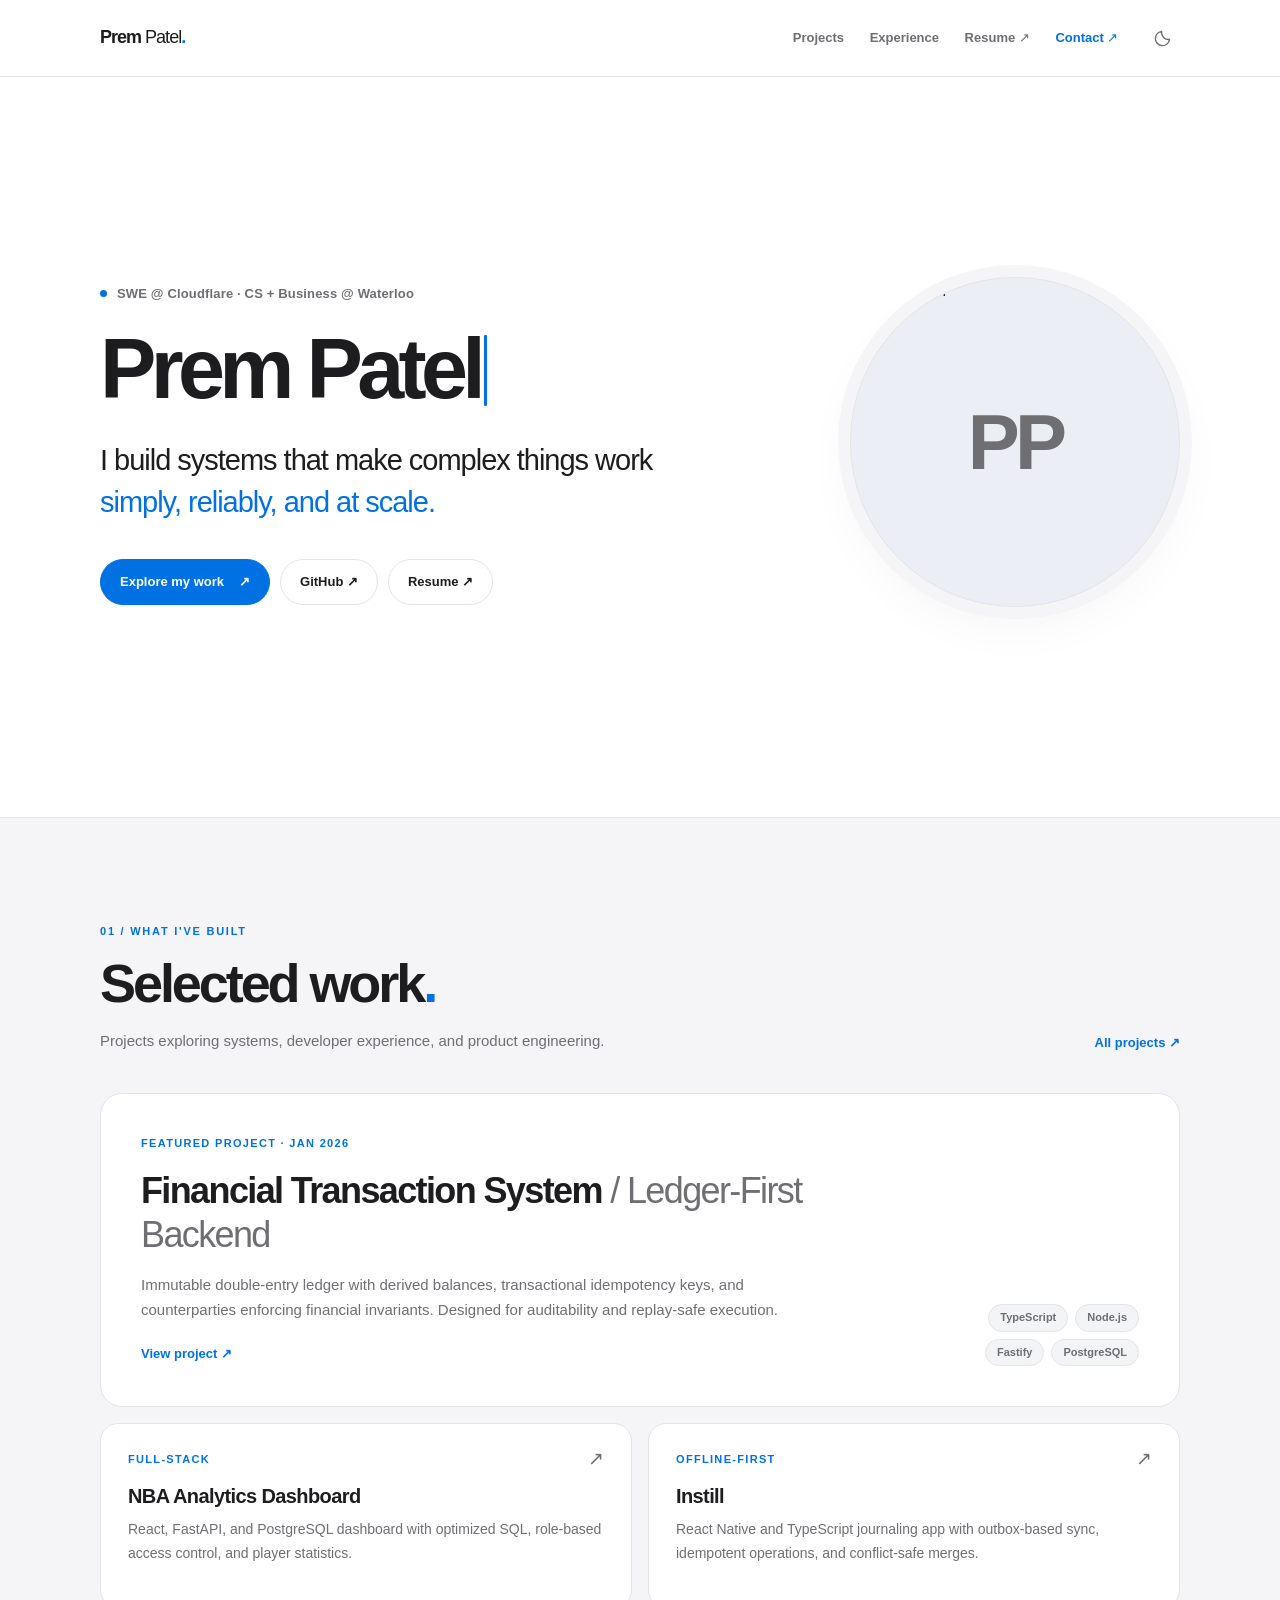
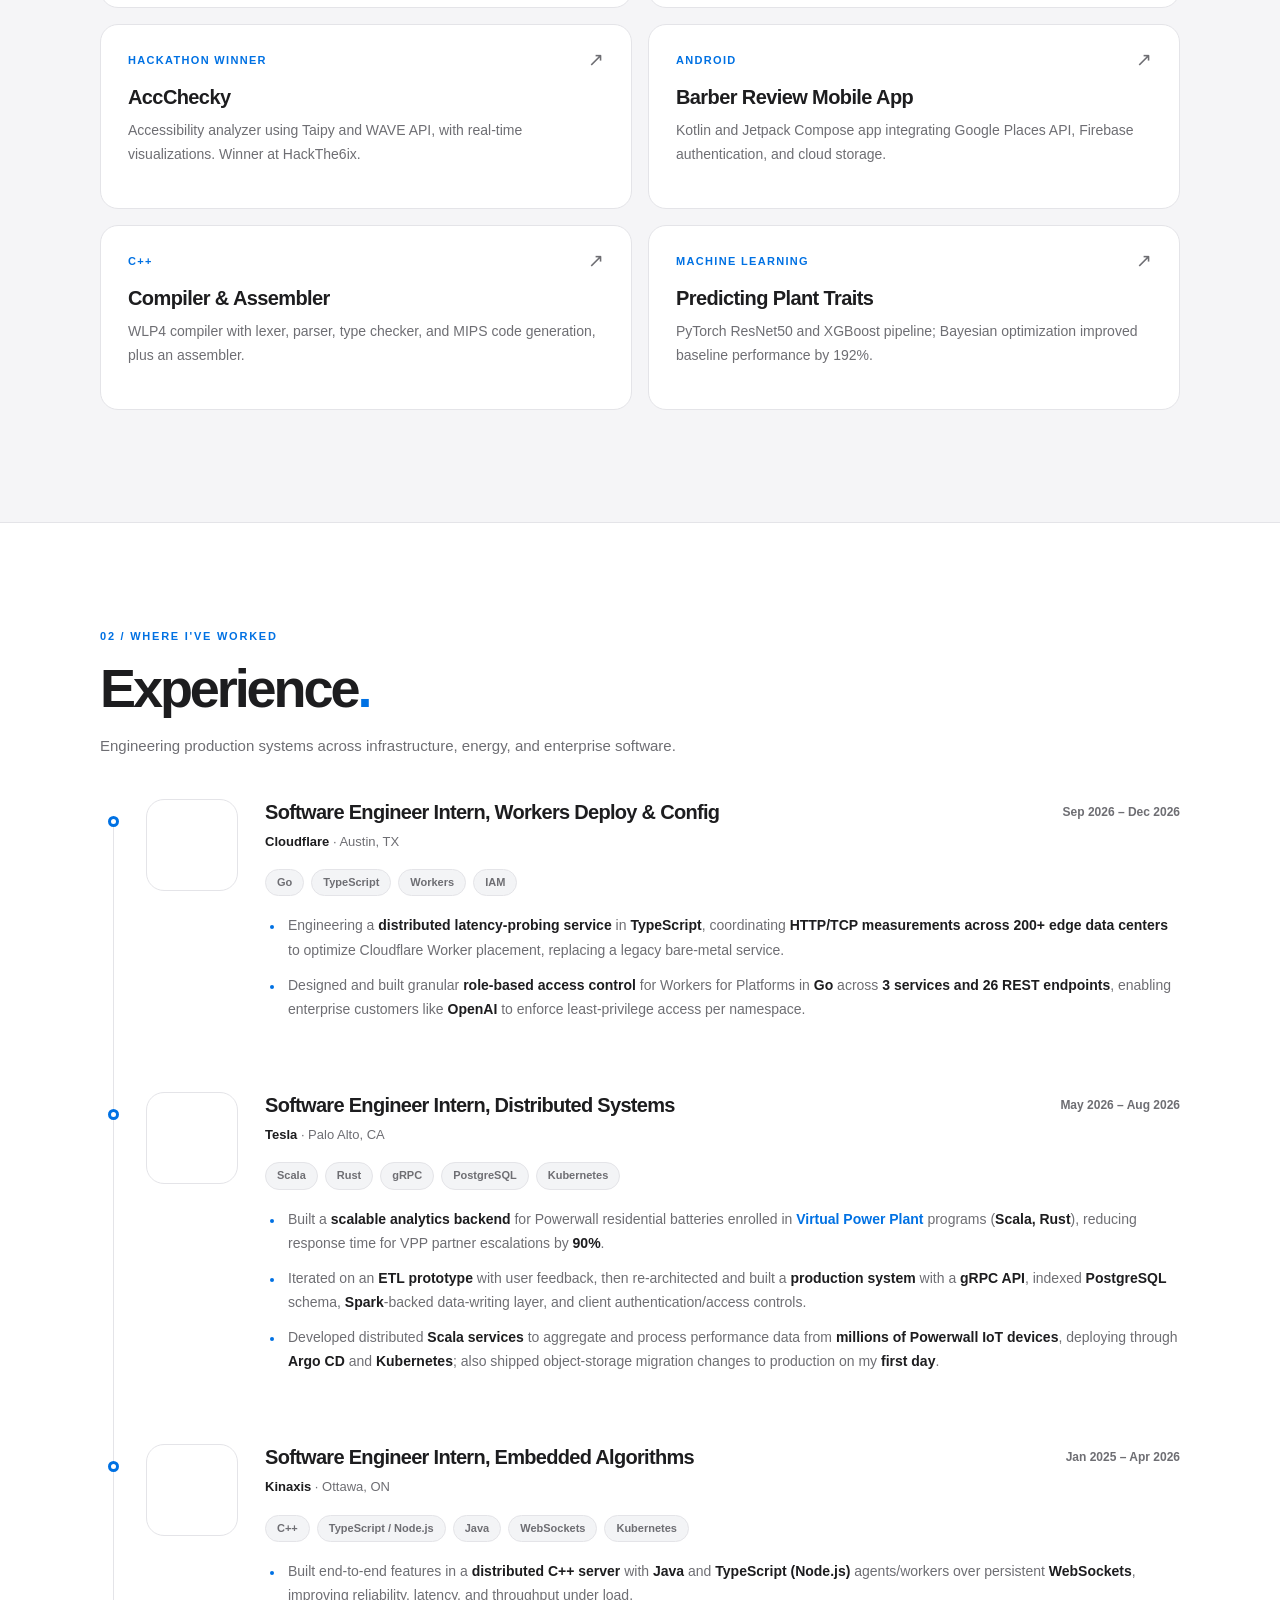
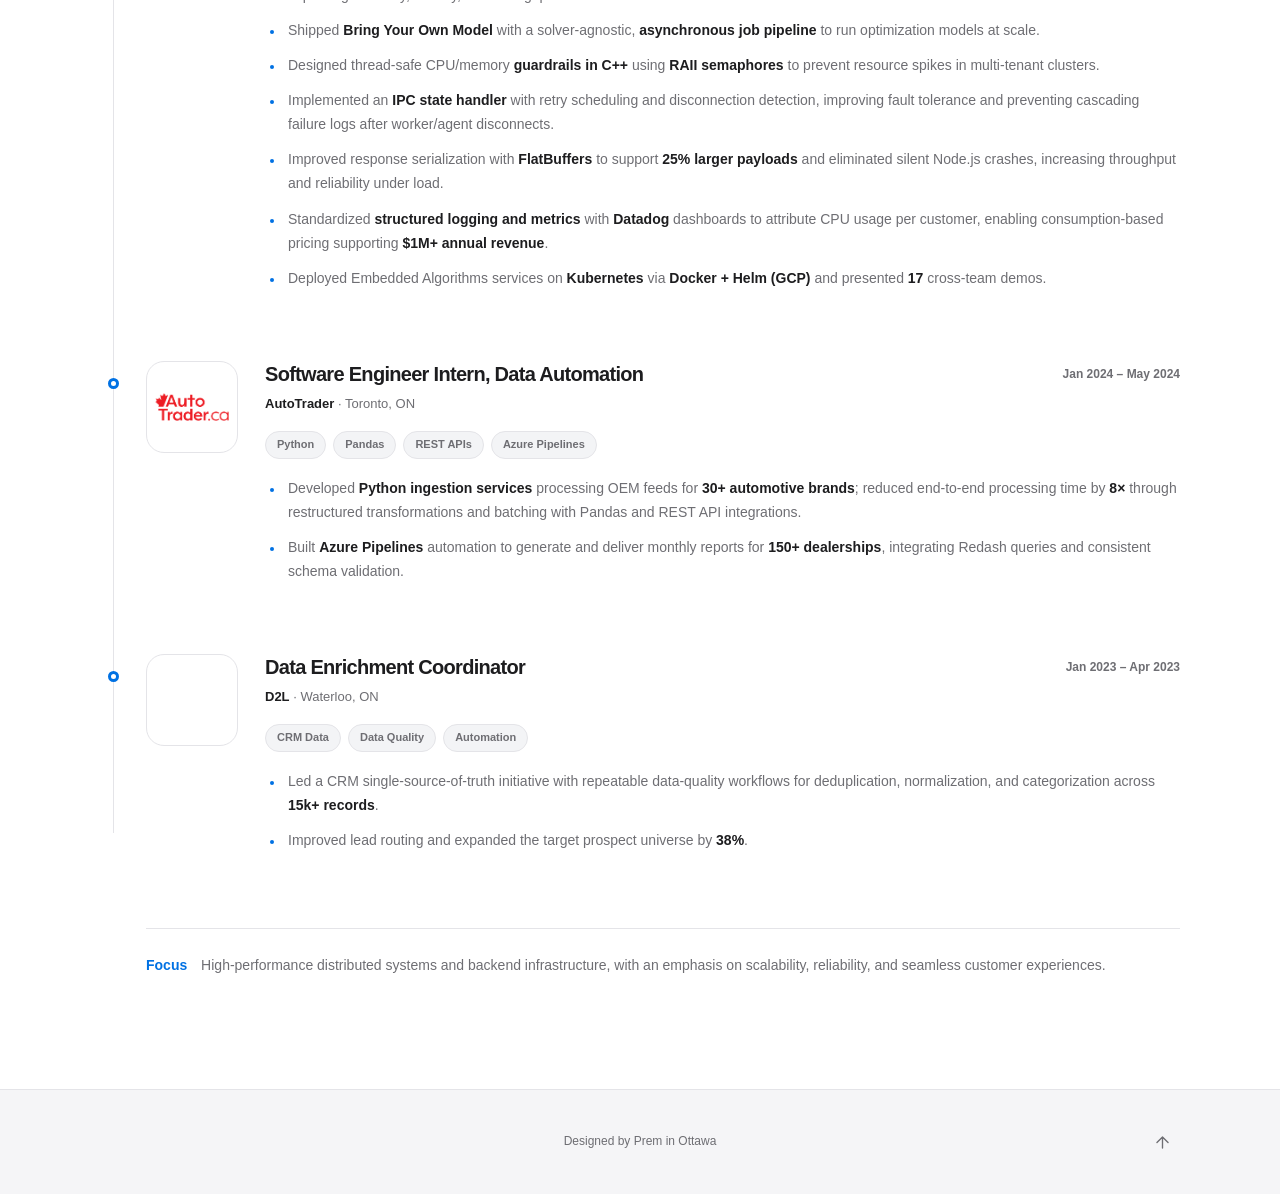
==== commit 3c1c64c6: "Revise experience section in index.html Updated experience bullets to reflect new achievements and i" ====
--- a/index.html
+++ b/index.html
@@ -52,7 +52,7 @@
       </div>
       <div class="portrait-wrap">
         <div class="portrait-frame">
-          <img class="portrait" src="https://media.licdn.com/dms/image/v2/D5603AQFmUMLaMEVJBg/profile-displayphoto-crop_800_800/B56aBff.DUGcAI-/0/1788308613648?e=1792627200&amp;v=beta&amp;t=zcIVJ1BuDLQxRn_KOfoClxmpikA__oVQTzCpMn-bbOM" alt="Prem Patel" onerror="this.hidden=true" />
+          <img class="portrait" src="https://media.licdn.com/dms/image/v2/D5603AQFmUMLaMEVJBg/profile-displayphoto-crop_800_800/B56aBff.DUGcAI-/0/1788308613648?e=1794441600&v=beta&t=4zW9jA6uzPWgVsuvYVB4iBXs4tS5rqASfDMTpO8Lsog" alt="Prem Patel" onerror="this.hidden=true" />
           <span class="portrait-fallback" aria-hidden="true">PP</span>
         </div>
       </div>
@@ -149,9 +149,9 @@
                 <span class="tag">Workers</span>
                 <span class="tag">IAM</span>
             </div>
-            <ul class="experience-bullets">
-                <li>Engineered a <strong>distributed latency-probing service</strong> in <strong>TypeScript</strong> on Workers, coordinating <strong>HTTP/TCP</strong> measurements across global edge locations to optimize workload placement and replace legacy edge infrastructure.</li>
-                <li>Developed namespace-scoped <strong>role-based access control</strong> in <strong>Go</strong> for Cloudflare Workers for Platforms, extending APIs and collaborating with IAM engineers to design hierarchical authorization for secure enterprise deployments.</li>
+              <ul class="experience-bullets">
+                <li>Engineering a <strong>distributed latency-probing service</strong> in <strong>TypeScript</strong>, coordinating <strong>HTTP/TCP measurements across 200+ edge data centers</strong> to optimize Cloudflare Worker placement, replacing a legacy bare-metal service.</li>
+                <li>Designed and built granular <strong>role-based access control</strong> for Workers for Platforms in <strong>Go</strong> across <strong>3 services and 26 REST endpoints</strong>, enabling enterprise customers like <strong>OpenAI</strong> to enforce least-privilege access per namespace.</li>
             </ul>
           </div>
         </div>
